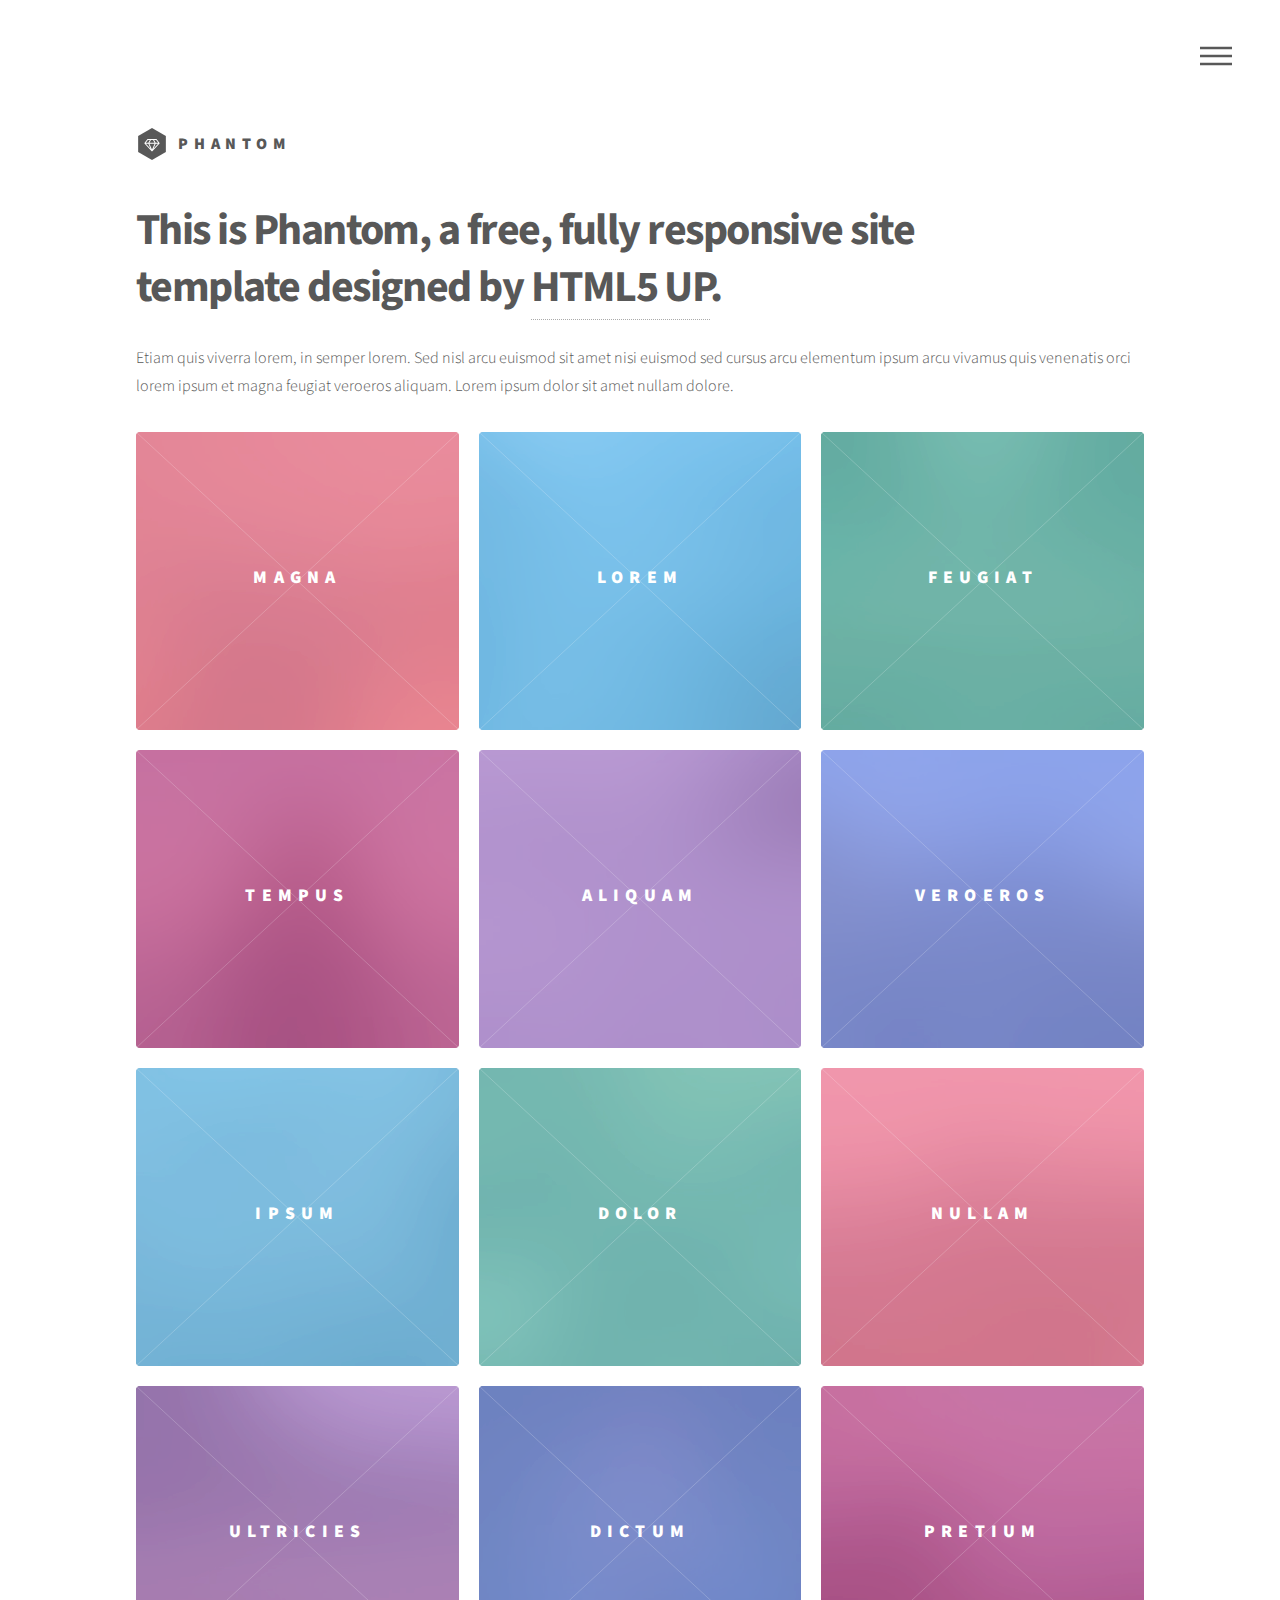
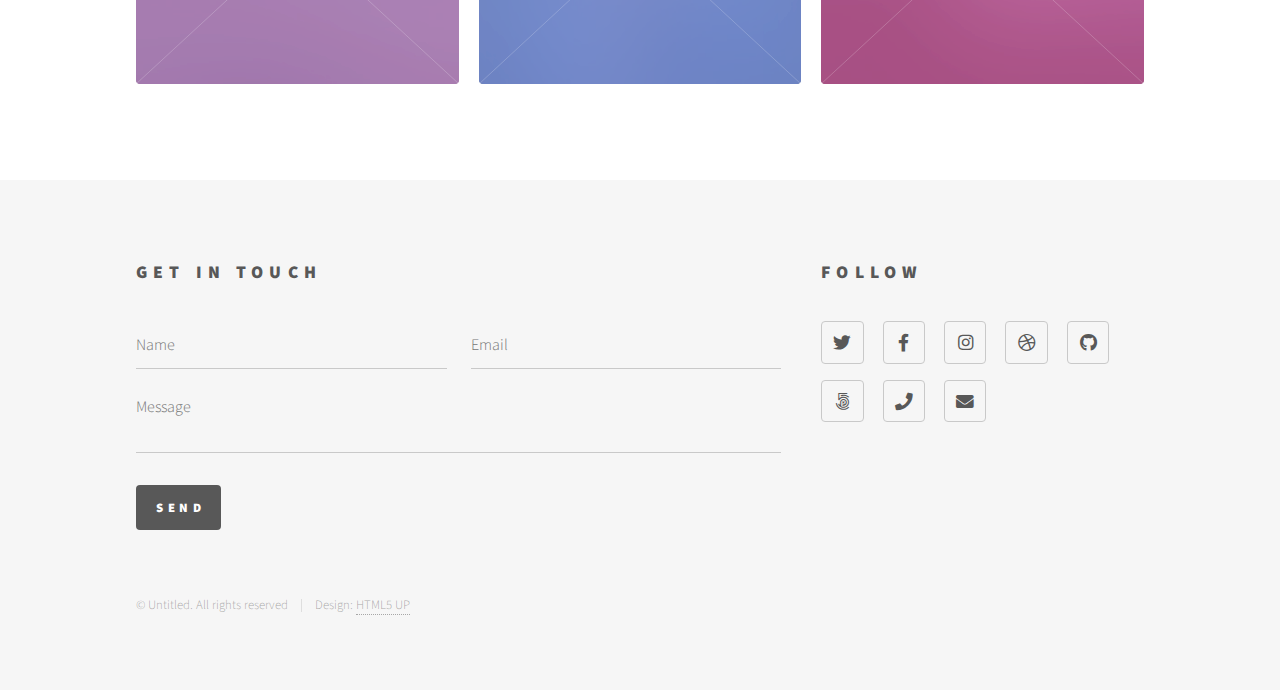
==== index.html @ 40f81daf "Website Start" ====
<!DOCTYPE HTML>
<!--
	Phantom by HTML5 UP
	html5up.net | @ajlkn
	Free for personal and commercial use under the CCA 3.0 license (html5up.net/license)
-->
<html>
	<head>
		<title>Phantom by HTML5 UP</title>
		<meta charset="utf-8" />
		<meta name="viewport" content="width=device-width, initial-scale=1, user-scalable=no" />
		<link rel="stylesheet" href="assets/css/main.css" />
		<noscript><link rel="stylesheet" href="assets/css/noscript.css" /></noscript>
	</head>
	<body class="is-preload">
		<!-- Wrapper -->
			<div id="wrapper">

				<!-- Header -->
					<header id="header">
						<div class="inner">

							<!-- Logo -->
								<a href="index.html" class="logo">
									<span class="symbol"><img src="images/logo.svg" alt="" /></span><span class="title">Phantom</span>
								</a>

							<!-- Nav -->
								<nav>
									<ul>
										<li><a href="#menu">Menu</a></li>
									</ul>
								</nav>

						</div>
					</header>

				<!-- Menu -->
					<nav id="menu">
						<h2>Menu</h2>
						<ul>
							<li><a href="index.html">Home</a></li>
							<li><a href="generic.html">Ipsum veroeros</a></li>
							<li><a href="generic.html">Tempus etiam</a></li>
							<li><a href="generic.html">Consequat dolor</a></li>
							<li><a href="elements.html">Elements</a></li>
						</ul>
					</nav>

				<!-- Main -->
					<div id="main">
						<div class="inner">
							<header>
								<h1>This is Phantom, a free, fully responsive site<br />
								template designed by <a href="http://html5up.net">HTML5 UP</a>.</h1>
								<p>Etiam quis viverra lorem, in semper lorem. Sed nisl arcu euismod sit amet nisi euismod sed cursus arcu elementum ipsum arcu vivamus quis venenatis orci lorem ipsum et magna feugiat veroeros aliquam. Lorem ipsum dolor sit amet nullam dolore.</p>
							</header>
							<section class="tiles">
								<article class="style1">
									<span class="image">
										<img src="images/pic01.jpg" alt="" />
									</span>
									<a href="generic.html">
										<h2>Magna</h2>
										<div class="content">
											<p>Sed nisl arcu euismod sit amet nisi lorem etiam dolor veroeros et feugiat.</p>
										</div>
									</a>
								</article>
								<article class="style2">
									<span class="image">
										<img src="images/pic02.jpg" alt="" />
									</span>
									<a href="generic.html">
										<h2>Lorem</h2>
										<div class="content">
											<p>Sed nisl arcu euismod sit amet nisi lorem etiam dolor veroeros et feugiat.</p>
										</div>
									</a>
								</article>
								<article class="style3">
									<span class="image">
										<img src="images/pic03.jpg" alt="" />
									</span>
									<a href="generic.html">
										<h2>Feugiat</h2>
										<div class="content">
											<p>Sed nisl arcu euismod sit amet nisi lorem etiam dolor veroeros et feugiat.</p>
										</div>
									</a>
								</article>
								<article class="style4">
									<span class="image">
										<img src="images/pic04.jpg" alt="" />
									</span>
									<a href="generic.html">
										<h2>Tempus</h2>
										<div class="content">
											<p>Sed nisl arcu euismod sit amet nisi lorem etiam dolor veroeros et feugiat.</p>
										</div>
									</a>
								</article>
								<article class="style5">
									<span class="image">
										<img src="images/pic05.jpg" alt="" />
									</span>
									<a href="generic.html">
										<h2>Aliquam</h2>
										<div class="content">
											<p>Sed nisl arcu euismod sit amet nisi lorem etiam dolor veroeros et feugiat.</p>
										</div>
									</a>
								</article>
								<article class="style6">
									<span class="image">
										<img src="images/pic06.jpg" alt="" />
									</span>
									<a href="generic.html">
										<h2>Veroeros</h2>
										<div class="content">
											<p>Sed nisl arcu euismod sit amet nisi lorem etiam dolor veroeros et feugiat.</p>
										</div>
									</a>
								</article>
								<article class="style2">
									<span class="image">
										<img src="images/pic07.jpg" alt="" />
									</span>
									<a href="generic.html">
										<h2>Ipsum</h2>
										<div class="content">
											<p>Sed nisl arcu euismod sit amet nisi lorem etiam dolor veroeros et feugiat.</p>
										</div>
									</a>
								</article>
								<article class="style3">
									<span class="image">
										<img src="images/pic08.jpg" alt="" />
									</span>
									<a href="generic.html">
										<h2>Dolor</h2>
										<div class="content">
											<p>Sed nisl arcu euismod sit amet nisi lorem etiam dolor veroeros et feugiat.</p>
										</div>
									</a>
								</article>
								<article class="style1">
									<span class="image">
										<img src="images/pic09.jpg" alt="" />
									</span>
									<a href="generic.html">
										<h2>Nullam</h2>
										<div class="content">
											<p>Sed nisl arcu euismod sit amet nisi lorem etiam dolor veroeros et feugiat.</p>
										</div>
									</a>
								</article>
								<article class="style5">
									<span class="image">
										<img src="images/pic10.jpg" alt="" />
									</span>
									<a href="generic.html">
										<h2>Ultricies</h2>
										<div class="content">
											<p>Sed nisl arcu euismod sit amet nisi lorem etiam dolor veroeros et feugiat.</p>
										</div>
									</a>
								</article>
								<article class="style6">
									<span class="image">
										<img src="images/pic11.jpg" alt="" />
									</span>
									<a href="generic.html">
										<h2>Dictum</h2>
										<div class="content">
											<p>Sed nisl arcu euismod sit amet nisi lorem etiam dolor veroeros et feugiat.</p>
										</div>
									</a>
								</article>
								<article class="style4">
									<span class="image">
										<img src="images/pic12.jpg" alt="" />
									</span>
									<a href="generic.html">
										<h2>Pretium</h2>
										<div class="content">
											<p>Sed nisl arcu euismod sit amet nisi lorem etiam dolor veroeros et feugiat.</p>
										</div>
									</a>
								</article>
							</section>
						</div>
					</div>

				<!-- Footer -->
					<footer id="footer">
						<div class="inner">
							<section>
								<h2>Get in touch</h2>
								<form method="post" action="#">
									<div class="fields">
										<div class="field half">
											<input type="text" name="name" id="name" placeholder="Name" />
										</div>
										<div class="field half">
											<input type="email" name="email" id="email" placeholder="Email" />
										</div>
										<div class="field">
											<textarea name="message" id="message" placeholder="Message"></textarea>
										</div>
									</div>
									<ul class="actions">
										<li><input type="submit" value="Send" class="primary" /></li>
									</ul>
								</form>
							</section>
							<section>
								<h2>Follow</h2>
								<ul class="icons">
									<li><a href="#" class="icon brands style2 fa-twitter"><span class="label">Twitter</span></a></li>
									<li><a href="#" class="icon brands style2 fa-facebook-f"><span class="label">Facebook</span></a></li>
									<li><a href="#" class="icon brands style2 fa-instagram"><span class="label">Instagram</span></a></li>
									<li><a href="#" class="icon brands style2 fa-dribbble"><span class="label">Dribbble</span></a></li>
									<li><a href="#" class="icon brands style2 fa-github"><span class="label">GitHub</span></a></li>
									<li><a href="#" class="icon brands style2 fa-500px"><span class="label">500px</span></a></li>
									<li><a href="#" class="icon solid style2 fa-phone"><span class="label">Phone</span></a></li>
									<li><a href="#" class="icon solid style2 fa-envelope"><span class="label">Email</span></a></li>
								</ul>
							</section>
							<ul class="copyright">
								<li>&copy; Untitled. All rights reserved</li><li>Design: <a href="http://html5up.net">HTML5 UP</a></li>
							</ul>
						</div>
					</footer>

			</div>

		<!-- Scripts -->
			<script src="assets/js/jquery.min.js"></script>
			<script src="assets/js/browser.min.js"></script>
			<script src="assets/js/breakpoints.min.js"></script>
			<script src="assets/js/util.js"></script>
			<script src="assets/js/main.js"></script>

	</body>
</html>
---- assets/css/main.css ----
@import url(fontawesome-all.min.css);
@import url("https://fonts.googleapis.com/css?family=Source+Sans+Pro:300,700,900");

/*
	Phantom by HTML5 UP
	html5up.net | @ajlkn
	Free for personal and commercial use under the CCA 3.0 license (html5up.net/license)
*/

html, body, div, span, applet, object,
iframe, h1, h2, h3, h4, h5, h6, p, blockquote,
pre, a, abbr, acronym, address, big, cite,
code, del, dfn, em, img, ins, kbd, q, s, samp,
small, strike, strong, sub, sup, tt, var, b,
u, i, center, dl, dt, dd, ol, ul, li, fieldset,
form, label, legend, table, caption, tbody,
tfoot, thead, tr, th, td, article, aside,
canvas, details, embed, figure, figcaption,
footer, header, hgroup, menu, nav, output, ruby,
section, summary, time, mark, audio, video {
	margin: 0;
	padding: 0;
	border: 0;
	font-size: 100%;
	font: inherit;
	vertical-align: baseline;}

article, aside, details, figcaption, figure,
footer, header, hgroup, menu, nav, section {
	display: block;}

body {
	line-height: 1;
}

ol, ul {
	list-style: none;
}

blockquote, q {
	quotes: none;
}

	blockquote:before, blockquote:after, q:before, q:after {
		content: '';
		content: none;
	}

table {
	border-collapse: collapse;
	border-spacing: 0;
}

body {
	-webkit-text-size-adjust: none;
}

mark {
	background-color: transparent;
	color: inherit;
}

input::-moz-focus-inner {
	border: 0;
	padding: 0;
}

input, select, textarea {
	-moz-appearance: none;
	-webkit-appearance: none;
	-ms-appearance: none;
	appearance: none;
}

/* Basic */

	@-ms-viewport {
		width: device-width;
	}

	body {
		-ms-overflow-style: scrollbar;
	}

	@media screen and (max-width: 480px) {

		html, body {
			min-width: 320px;
		}

	}

	html {
		box-sizing: border-box;
	}

	*, *:before, *:after {
		box-sizing: inherit;
	}

	body {
		background: #ffffff;
	}

		body.is-preload *, body.is-preload *:before, body.is-preload *:after {
			-moz-animation: none !important;
			-webkit-animation: none !important;
			-ms-animation: none !important;
			animation: none !important;
			-moz-transition: none !important;
			-webkit-transition: none !important;
			-ms-transition: none !important;
			transition: none !important;
		}

/* Type */

	body, input, select, textarea {
		color: #585858;
		font-family: "Source Sans Pro", Helvetica, sans-serif;
		font-size: 16pt;
		font-weight: 300;
		line-height: 1.75;
	}

		@media screen and (max-width: 1680px) {

			body, input, select, textarea {
				font-size: 14pt;
			}

		}

		@media screen and (max-width: 1280px) {

			body, input, select, textarea {
				font-size: 12pt;
			}

		}

	a {
		-moz-transition: border-bottom-color 0.2s ease, color 0.2s ease;
		-webkit-transition: border-bottom-color 0.2s ease, color 0.2s ease;
		-ms-transition: border-bottom-color 0.2s ease, color 0.2s ease;
		transition: border-bottom-color 0.2s ease, color 0.2s ease;
		text-decoration: none;
		color: #585858;
		border-bottom: dotted 1px rgba(88, 88, 88, 0.5);
	}

		a:hover {
			border-bottom-color: transparent;
			color: #f2849e !important;
		}

	strong, b {
		font-weight: 900;
	}

	em, i {
		font-style: italic;
	}

	p {
		margin: 0 0 2em 0;
	}

	h1 {
		font-size: 2.75em;
		font-weight: 700;
		line-height: 1.3;
		margin: 0 0 1em 0;
		letter-spacing: -0.035em;
	}

		h1 a {
			color: inherit;
		}

		@media screen and (max-width: 736px) {

			h1 {
				font-size: 2em;
				margin: 0 0 1em 0;
			}

		}

		@media screen and (max-width: 360px) {

			h1 {
				font-size: 1.75em;
			}

		}

	h2, h3, h4, h5, h6 {
		font-weight: 900;
		line-height: 1.5;
		margin: 0 0 2em 0;
		text-transform: uppercase;
		letter-spacing: 0.35em;
	}

		h2 a, h3 a, h4 a, h5 a, h6 a {
			color: inherit;
		}

	h2 {
		font-size: 1.1em;
	}

	h3 {
		font-size: 1em;
	}

	h4 {
		font-size: 0.8em;
	}

	h5 {
		font-size: 0.8em;
	}

	h6 {
		font-size: 0.8em;
	}

	@media screen and (max-width: 980px) {

		h1 br, h2 br, h3 br, h4 br, h5 br, h6 br {
			display: none;
		}

	}

	@media screen and (max-width: 736px) {

		h2 {
			font-size: 1em;
		}

		h3 {
			font-size: 0.8em;
		}

	}

	sub {
		font-size: 0.8em;
		position: relative;
		top: 0.5em;
	}

	sup {
		font-size: 0.8em;
		position: relative;
		top: -0.5em;
	}

	blockquote {
		border-left: solid 4px #c9c9c9;
		font-style: italic;
		margin: 0 0 2em 0;
		padding: 0.5em 0 0.5em 2em;
	}

	code {
		background: rgba(144, 144, 144, 0.075);
		border-radius: 4px;
		border: solid 1px #c9c9c9;
		font-family: "Courier New", monospace;
		font-size: 0.9em;
		margin: 0 0.25em;
		padding: 0.25em 0.65em;
	}

	pre {
		-webkit-overflow-scrolling: touch;
		font-family: "Courier New", monospace;
		font-size: 0.9em;
		margin: 0 0 2em 0;
	}

		pre code {
			display: block;
			line-height: 1.75;
			padding: 1em 1.5em;
			overflow-x: auto;
		}

	hr {
		border: 0;
		border-bottom: solid 1px #c9c9c9;
		margin: 2em 0;
	}

		hr.major {
			margin: 3em 0;
		}

	.align-left {
		text-align: left;
	}

	.align-center {
		text-align: center;
	}

	.align-right {
		text-align: right;
	}

/* Row */

	.row {
		display: flex;
		flex-wrap: wrap;
		box-sizing: border-box;
		align-items: stretch;
	}

		.row > * {
			box-sizing: border-box;
		}

		.row.gtr-uniform > * > :last-child {
			margin-bottom: 0;
		}

		.row.aln-left {
			justify-content: flex-start;
		}

		.row.aln-center {
			justify-content: center;
		}

		.row.aln-right {
			justify-content: flex-end;
		}

		.row.aln-top {
			align-items: flex-start;
		}

		.row.aln-middle {
			align-items: center;
		}

		.row.aln-bottom {
			align-items: flex-end;
		}

		.row > .imp {
			order: -1;
		}

		.row > .col-1 {
			width: 8.33333%;
		}

		.row > .off-1 {
			margin-left: 8.33333%;
		}

		.row > .col-2 {
			width: 16.66667%;
		}

		.row > .off-2 {
			margin-left: 16.66667%;
		}

		.row > .col-3 {
			width: 25%;
		}

		.row > .off-3 {
			margin-left: 25%;
		}

		.row > .col-4 {
			width: 33.33333%;
		}

		.row > .off-4 {
			margin-left: 33.33333%;
		}

		.row > .col-5 {
			width: 41.66667%;
		}

		.row > .off-5 {
			margin-left: 41.66667%;
		}

		.row > .col-6 {
			width: 50%;
		}

		.row > .off-6 {
			margin-left: 50%;
		}

		.row > .col-7 {
			width: 58.33333%;
		}

		.row > .off-7 {
			margin-left: 58.33333%;
		}

		.row > .col-8 {
			width: 66.66667%;
		}

		.row > .off-8 {
			margin-left: 66.66667%;
		}

		.row > .col-9 {
			width: 75%;
		}

		.row > .off-9 {
			margin-left: 75%;
		}

		.row > .col-10 {
			width: 83.33333%;
		}

		.row > .off-10 {
			margin-left: 83.33333%;
		}

		.row > .col-11 {
			width: 91.66667%;
		}

		.row > .off-11 {
			margin-left: 91.66667%;
		}

		.row > .col-12 {
			width: 100%;
		}

		.row > .off-12 {
			margin-left: 100%;
		}

		.row.gtr-0 {
			margin-top: 0;
			margin-left: 0em;
		}

			.row.gtr-0 > * {
				padding: 0 0 0 0em;
			}

			.row.gtr-0.gtr-uniform {
				margin-top: 0em;
			}

				.row.gtr-0.gtr-uniform > * {
					padding-top: 0em;
				}

		.row.gtr-25 {
			margin-top: 0;
			margin-left: -0.5em;
		}

			.row.gtr-25 > * {
				padding: 0 0 0 0.5em;
			}

			.row.gtr-25.gtr-uniform {
				margin-top: -0.5em;
			}

				.row.gtr-25.gtr-uniform > * {
					padding-top: 0.5em;
				}

		.row.gtr-50 {
			margin-top: 0;
			margin-left: -1em;
		}

			.row.gtr-50 > * {
				padding: 0 0 0 1em;
			}

			.row.gtr-50.gtr-uniform {
				margin-top: -1em;
			}

				.row.gtr-50.gtr-uniform > * {
					padding-top: 1em;
				}

		.row {
			margin-top: 0;
			margin-left: -2em;
		}

			.row > * {
				padding: 0 0 0 2em;
			}

			.row.gtr-uniform {
				margin-top: -2em;
			}

				.row.gtr-uniform > * {
					padding-top: 2em;
				}

		.row.gtr-150 {
			margin-top: 0;
			margin-left: -3em;
		}

			.row.gtr-150 > * {
				padding: 0 0 0 3em;
			}

			.row.gtr-150.gtr-uniform {
				margin-top: -3em;
			}

				.row.gtr-150.gtr-uniform > * {
					padding-top: 3em;
				}

		.row.gtr-200 {
			margin-top: 0;
			margin-left: -4em;
		}

			.row.gtr-200 > * {
				padding: 0 0 0 4em;
			}

			.row.gtr-200.gtr-uniform {
				margin-top: -4em;
			}

				.row.gtr-200.gtr-uniform > * {
					padding-top: 4em;
				}

		@media screen and (max-width: 1680px) {

			.row {
				display: flex;
				flex-wrap: wrap;
				box-sizing: border-box;
				align-items: stretch;
			}

				.row > * {
					box-sizing: border-box;
				}

				.row.gtr-uniform > * > :last-child {
					margin-bottom: 0;
				}

				.row.aln-left {
					justify-content: flex-start;
				}

				.row.aln-center {
					justify-content: center;
				}

				.row.aln-right {
					justify-content: flex-end;
				}

				.row.aln-top {
					align-items: flex-start;
				}

				.row.aln-middle {
					align-items: center;
				}

				.row.aln-bottom {
					align-items: flex-end;
				}

				.row > .imp-xlarge {
					order: -1;
				}

				.row > .col-1-xlarge {
					width: 8.33333%;
				}

				.row > .off-1-xlarge {
					margin-left: 8.33333%;
				}

				.row > .col-2-xlarge {
					width: 16.66667%;
				}

				.row > .off-2-xlarge {
					margin-left: 16.66667%;
				}

				.row > .col-3-xlarge {
					width: 25%;
				}

				.row > .off-3-xlarge {
					margin-left: 25%;
				}

				.row > .col-4-xlarge {
					width: 33.33333%;
				}

				.row > .off-4-xlarge {
					margin-left: 33.33333%;
				}

				.row > .col-5-xlarge {
					width: 41.66667%;
				}

				.row > .off-5-xlarge {
					margin-left: 41.66667%;
				}

				.row > .col-6-xlarge {
					width: 50%;
				}

				.row > .off-6-xlarge {
					margin-left: 50%;
				}

				.row > .col-7-xlarge {
					width: 58.33333%;
				}

				.row > .off-7-xlarge {
					margin-left: 58.33333%;
				}

				.row > .col-8-xlarge {
					width: 66.66667%;
				}

				.row > .off-8-xlarge {
					margin-left: 66.66667%;
				}

				.row > .col-9-xlarge {
					width: 75%;
				}

				.row > .off-9-xlarge {
					margin-left: 75%;
				}

				.row > .col-10-xlarge {
					width: 83.33333%;
				}

				.row > .off-10-xlarge {
					margin-left: 83.33333%;
				}

				.row > .col-11-xlarge {
					width: 91.66667%;
				}

				.row > .off-11-xlarge {
					margin-left: 91.66667%;
				}

				.row > .col-12-xlarge {
					width: 100%;
				}

				.row > .off-12-xlarge {
					margin-left: 100%;
				}

				.row.gtr-0 {
					margin-top: 0;
					margin-left: 0em;
				}

					.row.gtr-0 > * {
						padding: 0 0 0 0em;
					}

					.row.gtr-0.gtr-uniform {
						margin-top: 0em;
					}

						.row.gtr-0.gtr-uniform > * {
							padding-top: 0em;
						}

				.row.gtr-25 {
					margin-top: 0;
					margin-left: -0.5em;
				}

					.row.gtr-25 > * {
						padding: 0 0 0 0.5em;
					}

					.row.gtr-25.gtr-uniform {
						margin-top: -0.5em;
					}

						.row.gtr-25.gtr-uniform > * {
							padding-top: 0.5em;
						}

				.row.gtr-50 {
					margin-top: 0;
					margin-left: -1em;
				}

					.row.gtr-50 > * {
						padding: 0 0 0 1em;
					}

					.row.gtr-50.gtr-uniform {
						margin-top: -1em;
					}

						.row.gtr-50.gtr-uniform > * {
							padding-top: 1em;
						}

				.row {
					margin-top: 0;
					margin-left: -2em;
				}

					.row > * {
						padding: 0 0 0 2em;
					}

					.row.gtr-uniform {
						margin-top: -2em;
					}

						.row.gtr-uniform > * {
							padding-top: 2em;
						}

				.row.gtr-150 {
					margin-top: 0;
					margin-left: -3em;
				}

					.row.gtr-150 > * {
						padding: 0 0 0 3em;
					}

					.row.gtr-150.gtr-uniform {
						margin-top: -3em;
					}

						.row.gtr-150.gtr-uniform > * {
							padding-top: 3em;
						}

				.row.gtr-200 {
					margin-top: 0;
					margin-left: -4em;
				}

					.row.gtr-200 > * {
						padding: 0 0 0 4em;
					}

					.row.gtr-200.gtr-uniform {
						margin-top: -4em;
					}

						.row.gtr-200.gtr-uniform > * {
							padding-top: 4em;
						}

		}

		@media screen and (max-width: 1280px) {

			.row {
				display: flex;
				flex-wrap: wrap;
				box-sizing: border-box;
				align-items: stretch;
			}

				.row > * {
					box-sizing: border-box;
				}

				.row.gtr-uniform > * > :last-child {
					margin-bottom: 0;
				}

				.row.aln-left {
					justify-content: flex-start;
				}

				.row.aln-center {
					justify-content: center;
				}

				.row.aln-right {
					justify-content: flex-end;
				}

				.row.aln-top {
					align-items: flex-start;
				}

				.row.aln-middle {
					align-items: center;
				}

				.row.aln-bottom {
					align-items: flex-end;
				}

				.row > .imp-large {
					order: -1;
				}

				.row > .col-1-large {
					width: 8.33333%;
				}

				.row > .off-1-large {
					margin-left: 8.33333%;
				}

				.row > .col-2-large {
					width: 16.66667%;
				}

				.row > .off-2-large {
					margin-left: 16.66667%;
				}

				.row > .col-3-large {
					width: 25%;
				}

				.row > .off-3-large {
					margin-left: 25%;
				}

				.row > .col-4-large {
					width: 33.33333%;
				}

				.row > .off-4-large {
					margin-left: 33.33333%;
				}

				.row > .col-5-large {
					width: 41.66667%;
				}

				.row > .off-5-large {
					margin-left: 41.66667%;
				}

				.row > .col-6-large {
					width: 50%;
				}

				.row > .off-6-large {
					margin-left: 50%;
				}

				.row > .col-7-large {
					width: 58.33333%;
				}

				.row > .off-7-large {
					margin-left: 58.33333%;
				}

				.row > .col-8-large {
					width: 66.66667%;
				}

				.row > .off-8-large {
					margin-left: 66.66667%;
				}

				.row > .col-9-large {
					width: 75%;
				}

				.row > .off-9-large {
					margin-left: 75%;
				}

				.row > .col-10-large {
					width: 83.33333%;
				}

				.row > .off-10-large {
					margin-left: 83.33333%;
				}

				.row > .col-11-large {
					width: 91.66667%;
				}

				.row > .off-11-large {
					margin-left: 91.66667%;
				}

				.row > .col-12-large {
					width: 100%;
				}

				.row > .off-12-large {
					margin-left: 100%;
				}

				.row.gtr-0 {
					margin-top: 0;
					margin-left: 0em;
				}

					.row.gtr-0 > * {
						padding: 0 0 0 0em;
					}

					.row.gtr-0.gtr-uniform {
						margin-top: 0em;
					}

						.row.gtr-0.gtr-uniform > * {
							padding-top: 0em;
						}

				.row.gtr-25 {
					margin-top: 0;
					margin-left: -0.5em;
				}

					.row.gtr-25 > * {
						padding: 0 0 0 0.5em;
					}

					.row.gtr-25.gtr-uniform {
						margin-top: -0.5em;
					}

						.row.gtr-25.gtr-uniform > * {
							padding-top: 0.5em;
						}

				.row.gtr-50 {
					margin-top: 0;
					margin-left: -1em;
				}

					.row.gtr-50 > * {
						padding: 0 0 0 1em;
					}

					.row.gtr-50.gtr-uniform {
						margin-top: -1em;
					}

						.row.gtr-50.gtr-uniform > * {
							padding-top: 1em;
						}

				.row {
					margin-top: 0;
					margin-left: -2em;
				}

					.row > * {
						padding: 0 0 0 2em;
					}

					.row.gtr-uniform {
						margin-top: -2em;
					}

						.row.gtr-uniform > * {
							padding-top: 2em;
						}

				.row.gtr-150 {
					margin-top: 0;
					margin-left: -3em;
				}

					.row.gtr-150 > * {
						padding: 0 0 0 3em;
					}

					.row.gtr-150.gtr-uniform {
						margin-top: -3em;
					}

						.row.gtr-150.gtr-uniform > * {
							padding-top: 3em;
						}

				.row.gtr-200 {
					margin-top: 0;
					margin-left: -4em;
				}

					.row.gtr-200 > * {
						padding: 0 0 0 4em;
					}

					.row.gtr-200.gtr-uniform {
						margin-top: -4em;
					}

						.row.gtr-200.gtr-uniform > * {
							padding-top: 4em;
						}

		}

		@media screen and (max-width: 980px) {

			.row {
				display: flex;
				flex-wrap: wrap;
				box-sizing: border-box;
				align-items: stretch;
			}

				.row > * {
					box-sizing: border-box;
				}

				.row.gtr-uniform > * > :last-child {
					margin-bottom: 0;
				}

				.row.aln-left {
					justify-content: flex-start;
				}

				.row.aln-center {
					justify-content: center;
				}

				.row.aln-right {
					justify-content: flex-end;
				}

				.row.aln-top {
					align-items: flex-start;
				}

				.row.aln-middle {
					align-items: center;
				}

				.row.aln-bottom {
					align-items: flex-end;
				}

				.row > .imp-medium {
					order: -1;
				}

				.row > .col-1-medium {
					width: 8.33333%;
				}

				.row > .off-1-medium {
					margin-left: 8.33333%;
				}

				.row > .col-2-medium {
					width: 16.66667%;
				}

				.row > .off-2-medium {
					margin-left: 16.66667%;
				}

				.row > .col-3-medium {
					width: 25%;
				}

				.row > .off-3-medium {
					margin-left: 25%;
				}

				.row > .col-4-medium {
					width: 33.33333%;
				}

				.row > .off-4-medium {
					margin-left: 33.33333%;
				}

				.row > .col-5-medium {
					width: 41.66667%;
				}

				.row > .off-5-medium {
					margin-left: 41.66667%;
				}

				.row > .col-6-medium {
					width: 50%;
				}

				.row > .off-6-medium {
					margin-left: 50%;
				}

				.row > .col-7-medium {
					width: 58.33333%;
				}

				.row > .off-7-medium {
					margin-left: 58.33333%;
				}

				.row > .col-8-medium {
					width: 66.66667%;
				}

				.row > .off-8-medium {
					margin-left: 66.66667%;
				}

				.row > .col-9-medium {
					width: 75%;
				}

				.row > .off-9-medium {
					margin-left: 75%;
				}

				.row > .col-10-medium {
					width: 83.33333%;
				}

				.row > .off-10-medium {
					margin-left: 83.33333%;
				}

				.row > .col-11-medium {
					width: 91.66667%;
				}

				.row > .off-11-medium {
					margin-left: 91.66667%;
				}

				.row > .col-12-medium {
					width: 100%;
				}

				.row > .off-12-medium {
					margin-left: 100%;
				}

				.row.gtr-0 {
					margin-top: 0;
					margin-left: 0em;
				}

					.row.gtr-0 > * {
						padding: 0 0 0 0em;
					}

					.row.gtr-0.gtr-uniform {
						margin-top: 0em;
					}

						.row.gtr-0.gtr-uniform > * {
							padding-top: 0em;
						}

				.row.gtr-25 {
					margin-top: 0;
					margin-left: -0.375em;
				}

					.row.gtr-25 > * {
						padding: 0 0 0 0.375em;
					}

					.row.gtr-25.gtr-uniform {
						margin-top: -0.375em;
					}

						.row.gtr-25.gtr-uniform > * {
							padding-top: 0.375em;
						}

				.row.gtr-50 {
					margin-top: 0;
					margin-left: -0.75em;
				}

					.row.gtr-50 > * {
						padding: 0 0 0 0.75em;
					}

					.row.gtr-50.gtr-uniform {
						margin-top: -0.75em;
					}

						.row.gtr-50.gtr-uniform > * {
							padding-top: 0.75em;
						}

				.row {
					margin-top: 0;
					margin-left: -1.5em;
				}

					.row > * {
						padding: 0 0 0 1.5em;
					}

					.row.gtr-uniform {
						margin-top: -1.5em;
					}

						.row.gtr-uniform > * {
							padding-top: 1.5em;
						}

				.row.gtr-150 {
					margin-top: 0;
					margin-left: -2.25em;
				}

					.row.gtr-150 > * {
						padding: 0 0 0 2.25em;
					}

					.row.gtr-150.gtr-uniform {
						margin-top: -2.25em;
					}

						.row.gtr-150.gtr-uniform > * {
							padding-top: 2.25em;
						}

				.row.gtr-200 {
					margin-top: 0;
					margin-left: -3em;
				}

					.row.gtr-200 > * {
						padding: 0 0 0 3em;
					}

					.row.gtr-200.gtr-uniform {
						margin-top: -3em;
					}

						.row.gtr-200.gtr-uniform > * {
							padding-top: 3em;
						}

		}

		@media screen and (max-width: 736px) {

			.row {
				display: flex;
				flex-wrap: wrap;
				box-sizing: border-box;
				align-items: stretch;
			}

				.row > * {
					box-sizing: border-box;
				}

				.row.gtr-uniform > * > :last-child {
					margin-bottom: 0;
				}

				.row.aln-left {
					justify-content: flex-start;
				}

				.row.aln-center {
					justify-content: center;
				}

				.row.aln-right {
					justify-content: flex-end;
				}

				.row.aln-top {
					align-items: flex-start;
				}

				.row.aln-middle {
					align-items: center;
				}

				.row.aln-bottom {
					align-items: flex-end;
				}

				.row > .imp-small {
					order: -1;
				}

				.row > .col-1-small {
					width: 8.33333%;
				}

				.row > .off-1-small {
					margin-left: 8.33333%;
				}

				.row > .col-2-small {
					width: 16.66667%;
				}

				.row > .off-2-small {
					margin-left: 16.66667%;
				}

				.row > .col-3-small {
					width: 25%;
				}

				.row > .off-3-small {
					margin-left: 25%;
				}

				.row > .col-4-small {
					width: 33.33333%;
				}

				.row > .off-4-small {
					margin-left: 33.33333%;
				}

				.row > .col-5-small {
					width: 41.66667%;
				}

				.row > .off-5-small {
					margin-left: 41.66667%;
				}

				.row > .col-6-small {
					width: 50%;
				}

				.row > .off-6-small {
					margin-left: 50%;
				}

				.row > .col-7-small {
					width: 58.33333%;
				}

				.row > .off-7-small {
					margin-left: 58.33333%;
				}

				.row > .col-8-small {
					width: 66.66667%;
				}

				.row > .off-8-small {
					margin-left: 66.66667%;
				}

				.row > .col-9-small {
					width: 75%;
				}

				.row > .off-9-small {
					margin-left: 75%;
				}

				.row > .col-10-small {
					width: 83.33333%;
				}

				.row > .off-10-small {
					margin-left: 83.33333%;
				}

				.row > .col-11-small {
					width: 91.66667%;
				}

				.row > .off-11-small {
					margin-left: 91.66667%;
				}

				.row > .col-12-small {
					width: 100%;
				}

				.row > .off-12-small {
					margin-left: 100%;
				}

				.row.gtr-0 {
					margin-top: 0;
					margin-left: 0em;
				}

					.row.gtr-0 > * {
						padding: 0 0 0 0em;
					}

					.row.gtr-0.gtr-uniform {
						margin-top: 0em;
					}

						.row.gtr-0.gtr-uniform > * {
							padding-top: 0em;
						}

				.row.gtr-25 {
					margin-top: 0;
					margin-left: -0.25em;
				}

					.row.gtr-25 > * {
						padding: 0 0 0 0.25em;
					}

					.row.gtr-25.gtr-uniform {
						margin-top: -0.25em;
					}

						.row.gtr-25.gtr-uniform > * {
							padding-top: 0.25em;
						}

				.row.gtr-50 {
					margin-top: 0;
					margin-left: -0.5em;
				}

					.row.gtr-50 > * {
						padding: 0 0 0 0.5em;
					}

					.row.gtr-50.gtr-uniform {
						margin-top: -0.5em;
					}

						.row.gtr-50.gtr-uniform > * {
							padding-top: 0.5em;
						}

				.row {
					margin-top: 0;
					margin-left: -1em;
				}

					.row > * {
						padding: 0 0 0 1em;
					}

					.row.gtr-uniform {
						margin-top: -1em;
					}

						.row.gtr-uniform > * {
							padding-top: 1em;
						}

				.row.gtr-150 {
					margin-top: 0;
					margin-left: -1.5em;
				}

					.row.gtr-150 > * {
						padding: 0 0 0 1.5em;
					}

					.row.gtr-150.gtr-uniform {
						margin-top: -1.5em;
					}

						.row.gtr-150.gtr-uniform > * {
							padding-top: 1.5em;
						}

				.row.gtr-200 {
					margin-top: 0;
					margin-left: -2em;
				}

					.row.gtr-200 > * {
						padding: 0 0 0 2em;
					}

					.row.gtr-200.gtr-uniform {
						margin-top: -2em;
					}

						.row.gtr-200.gtr-uniform > * {
							padding-top: 2em;
						}

		}

		@media screen and (max-width: 480px) {

			.row {
				display: flex;
				flex-wrap: wrap;
				box-sizing: border-box;
				align-items: stretch;
			}

				.row > * {
					box-sizing: border-box;
				}

				.row.gtr-uniform > * > :last-child {
					margin-bottom: 0;
				}

				.row.aln-left {
					justify-content: flex-start;
				}

				.row.aln-center {
					justify-content: center;
				}

				.row.aln-right {
					justify-content: flex-end;
				}

				.row.aln-top {
					align-items: flex-start;
				}

				.row.aln-middle {
					align-items: center;
				}

				.row.aln-bottom {
					align-items: flex-end;
				}

				.row > .imp-xsmall {
					order: -1;
				}

				.row > .col-1-xsmall {
					width: 8.33333%;
				}

				.row > .off-1-xsmall {
					margin-left: 8.33333%;
				}

				.row > .col-2-xsmall {
					width: 16.66667%;
				}

				.row > .off-2-xsmall {
					margin-left: 16.66667%;
				}

				.row > .col-3-xsmall {
					width: 25%;
				}

				.row > .off-3-xsmall {
					margin-left: 25%;
				}

				.row > .col-4-xsmall {
					width: 33.33333%;
				}

				.row > .off-4-xsmall {
					margin-left: 33.33333%;
				}

				.row > .col-5-xsmall {
					width: 41.66667%;
				}

				.row > .off-5-xsmall {
					margin-left: 41.66667%;
				}

				.row > .col-6-xsmall {
					width: 50%;
				}

				.row > .off-6-xsmall {
					margin-left: 50%;
				}

				.row > .col-7-xsmall {
					width: 58.33333%;
				}

				.row > .off-7-xsmall {
					margin-left: 58.33333%;
				}

				.row > .col-8-xsmall {
					width: 66.66667%;
				}

				.row > .off-8-xsmall {
					margin-left: 66.66667%;
				}

				.row > .col-9-xsmall {
					width: 75%;
				}

				.row > .off-9-xsmall {
					margin-left: 75%;
				}

				.row > .col-10-xsmall {
					width: 83.33333%;
				}

				.row > .off-10-xsmall {
					margin-left: 83.33333%;
				}

				.row > .col-11-xsmall {
					width: 91.66667%;
				}

				.row > .off-11-xsmall {
					margin-left: 91.66667%;
				}

				.row > .col-12-xsmall {
					width: 100%;
				}

				.row > .off-12-xsmall {
					margin-left: 100%;
				}

				.row.gtr-0 {
					margin-top: 0;
					margin-left: 0em;
				}

					.row.gtr-0 > * {
						padding: 0 0 0 0em;
					}

					.row.gtr-0.gtr-uniform {
						margin-top: 0em;
					}

						.row.gtr-0.gtr-uniform > * {
							padding-top: 0em;
						}

				.row.gtr-25 {
					margin-top: 0;
					margin-left: -0.25em;
				}

					.row.gtr-25 > * {
						padding: 0 0 0 0.25em;
					}

					.row.gtr-25.gtr-uniform {
						margin-top: -0.25em;
					}

						.row.gtr-25.gtr-uniform > * {
							padding-top: 0.25em;
						}

				.row.gtr-50 {
					margin-top: 0;
					margin-left: -0.5em;
				}

					.row.gtr-50 > * {
						padding: 0 0 0 0.5em;
					}

					.row.gtr-50.gtr-uniform {
						margin-top: -0.5em;
					}

						.row.gtr-50.gtr-uniform > * {
							padding-top: 0.5em;
						}

				.row {
					margin-top: 0;
					margin-left: -1em;
				}

					.row > * {
						padding: 0 0 0 1em;
					}

					.row.gtr-uniform {
						margin-top: -1em;
					}

						.row.gtr-uniform > * {
							padding-top: 1em;
						}

				.row.gtr-150 {
					margin-top: 0;
					margin-left: -1.5em;
				}

					.row.gtr-150 > * {
						padding: 0 0 0 1.5em;
					}

					.row.gtr-150.gtr-uniform {
						margin-top: -1.5em;
					}

						.row.gtr-150.gtr-uniform > * {
							padding-top: 1.5em;
						}

				.row.gtr-200 {
					margin-top: 0;
					margin-left: -2em;
				}

					.row.gtr-200 > * {
						padding: 0 0 0 2em;
					}

					.row.gtr-200.gtr-uniform {
						margin-top: -2em;
					}

						.row.gtr-200.gtr-uniform > * {
							padding-top: 2em;
						}

		}

/* Section/Article */

	section.special, article.special {
		text-align: center;
	}

	header p {
		margin-top: -1em;
	}

	@media screen and (max-width: 736px) {

		header p {
			margin-top: 0;
		}

	}

/* Icon */

	.icon {
		text-decoration: none;
		border-bottom: none;
		position: relative;
	}

		.icon:before {
			-moz-osx-font-smoothing: grayscale;
			-webkit-font-smoothing: antialiased;
			display: inline-block;
			font-style: normal;
			font-variant: normal;
			text-rendering: auto;
			line-height: 1;
			text-transform: none !important;
			font-family: 'Font Awesome 5 Free';
			font-weight: 400;
		}

		.icon > .label {
			display: none;
		}

		.icon:before {
			line-height: inherit;
		}

		.icon.solid:before {
			font-weight: 900;
		}

		.icon.brands:before {
			font-family: 'Font Awesome 5 Brands';
		}

		.icon.style2 {
			-moz-transition: background-color 0.2s ease-in-out, color 0.2s ease-in-out, border-color 0.2s ease-in-out;
			-webkit-transition: background-color 0.2s ease-in-out, color 0.2s ease-in-out, border-color 0.2s ease-in-out;
			-ms-transition: background-color 0.2s ease-in-out, color 0.2s ease-in-out, border-color 0.2s ease-in-out;
			transition: background-color 0.2s ease-in-out, color 0.2s ease-in-out, border-color 0.2s ease-in-out;
			background-color: transparent;
			border: solid 1px #c9c9c9;
			border-radius: 4px;
			width: 2.65em;
			height: 2.65em;
			display: inline-block;
			text-align: center;
			line-height: 2.65em;
			color: inherit;
		}

			.icon.style2:before {
				font-size: 1.1em;
			}

			.icon.style2:hover {
				color: #f2849e;
				border-color: #f2849e;
			}

			.icon.style2:active {
				background-color: rgba(242, 132, 158, 0.1);
			}

/* List */

	ol {
		list-style: decimal;
		margin: 0 0 2em 0;
		padding-left: 1.25em;
	}

		ol li {
			padding-left: 0.25em;
		}

	ul {
		list-style: disc;
		margin: 0 0 2em 0;
		padding-left: 1em;
	}

		ul li {
			padding-left: 0.5em;
		}

		ul.alt {
			list-style: none;
			padding-left: 0;
		}

			ul.alt li {
				border-top: solid 1px #c9c9c9;
				padding: 0.5em 0;
			}

				ul.alt li:first-child {
					border-top: 0;
					padding-top: 0;
				}

	dl {
		margin: 0 0 2em 0;
	}

		dl dt {
			display: block;
			font-weight: 900;
			margin: 0 0 1em 0;
		}

		dl dd {
			margin-left: 2em;
		}

/* Actions */

	ul.actions {
		display: -moz-flex;
		display: -webkit-flex;
		display: -ms-flex;
		display: flex;
		cursor: default;
		list-style: none;
		margin-left: -1em;
		padding-left: 0;
	}

		ul.actions li {
			padding: 0 0 0 1em;
			vertical-align: middle;
		}

		ul.actions.special {
			-moz-justify-content: center;
			-webkit-justify-content: center;
			-ms-justify-content: center;
			justify-content: center;
			width: 100%;
			margin-left: 0;
		}

			ul.actions.special li:first-child {
				padding-left: 0;
			}

		ul.actions.stacked {
			-moz-flex-direction: column;
			-webkit-flex-direction: column;
			-ms-flex-direction: column;
			flex-direction: column;
			margin-left: 0;
		}

			ul.actions.stacked li {
				padding: 1.3em 0 0 0;
			}

				ul.actions.stacked li:first-child {
					padding-top: 0;
				}

		ul.actions.fit {
			width: calc(100% + 1em);
		}

			ul.actions.fit li {
				-moz-flex-grow: 1;
				-webkit-flex-grow: 1;
				-ms-flex-grow: 1;
				flex-grow: 1;
				-moz-flex-shrink: 1;
				-webkit-flex-shrink: 1;
				-ms-flex-shrink: 1;
				flex-shrink: 1;
				width: 100%;
			}

				ul.actions.fit li > * {
					width: 100%;
				}

			ul.actions.fit.stacked {
				width: 100%;
			}

		@media screen and (max-width: 480px) {

			ul.actions:not(.fixed) {
				-moz-flex-direction: column;
				-webkit-flex-direction: column;
				-ms-flex-direction: column;
				flex-direction: column;
				margin-left: 0;
				width: 100% !important;
			}

				ul.actions:not(.fixed) li {
					-moz-flex-grow: 1;
					-webkit-flex-grow: 1;
					-ms-flex-grow: 1;
					flex-grow: 1;
					-moz-flex-shrink: 1;
					-webkit-flex-shrink: 1;
					-ms-flex-shrink: 1;
					flex-shrink: 1;
					padding: 1em 0 0 0;
					text-align: center;
					width: 100%;
				}

					ul.actions:not(.fixed) li > * {
						width: 100%;
					}

					ul.actions:not(.fixed) li:first-child {
						padding-top: 0;
					}

					ul.actions:not(.fixed) li input[type="submit"],
					ul.actions:not(.fixed) li input[type="reset"],
					ul.actions:not(.fixed) li input[type="button"],
					ul.actions:not(.fixed) li button,
					ul.actions:not(.fixed) li .button {
						width: 100%;
					}

						ul.actions:not(.fixed) li input[type="submit"].icon:before,
						ul.actions:not(.fixed) li input[type="reset"].icon:before,
						ul.actions:not(.fixed) li input[type="button"].icon:before,
						ul.actions:not(.fixed) li button.icon:before,
						ul.actions:not(.fixed) li .button.icon:before {
							margin-left: -0.5rem;
						}

		}

/* Icons */

	ul.icons {
		cursor: default;
		list-style: none;
		padding-left: 0;
		margin: -1em 0 2em -1em;
	}

		ul.icons li {
			display: inline-block;
			padding: 1em 0 0 1em;
		}

/* Form */

	form {
		margin: 0 0 2em 0;
		overflow-x: hidden;
	}

		form > :last-child {
			margin-bottom: 0;
		}

		form > .fields {
			display: -moz-flex;
			display: -webkit-flex;
			display: -ms-flex;
			display: flex;
			-moz-flex-wrap: wrap;
			-webkit-flex-wrap: wrap;
			-ms-flex-wrap: wrap;
			flex-wrap: wrap;
			width: calc(100% + 3em);
			margin: -1.5em 0 2em -1.5em;
		}

			form > .fields > .field {
				-moz-flex-grow: 0;
				-webkit-flex-grow: 0;
				-ms-flex-grow: 0;
				flex-grow: 0;
				-moz-flex-shrink: 0;
				-webkit-flex-shrink: 0;
				-ms-flex-shrink: 0;
				flex-shrink: 0;
				padding: 1.5em 0 0 1.5em;
				width: calc(100% - 1.5em);
			}

				form > .fields > .field.half {
					width: calc(50% - 0.75em);
				}

				form > .fields > .field.third {
					width: calc(100%/3 - 0.5em);
				}

				form > .fields > .field.quarter {
					width: calc(25% - 0.375em);
				}

		@media screen and (max-width: 480px) {

			form > .fields {
				width: calc(100% + 3em);
				margin: -1.5em 0 2em -1.5em;
			}

				form > .fields > .field {
					padding: 1.5em 0 0 1.5em;
					width: calc(100% - 1.5em);
				}

					form > .fields > .field.half {
						width: calc(100% - 1.5em);
					}

					form > .fields > .field.third {
						width: calc(100% - 1.5em);
					}

					form > .fields > .field.quarter {
						width: calc(100% - 1.5em);
					}

		}

	label {
		display: block;
		font-size: 0.9em;
		font-weight: 900;
		margin: 0 0 1em 0;
	}

	input[type="text"],
	input[type="password"],
	input[type="email"],
	input[type="tel"],
	select,
	textarea {
		-moz-appearance: none;
		-webkit-appearance: none;
		-ms-appearance: none;
		appearance: none;
		background-color: transparent;
		border: none;
		border-radius: 0;
		border-bottom: solid 1px #c9c9c9;
		color: inherit;
		display: block;
		outline: 0;
		padding: 0;
		text-decoration: none;
		width: 100%;
	}

		input[type="text"]:invalid,
		input[type="password"]:invalid,
		input[type="email"]:invalid,
		input[type="tel"]:invalid,
		select:invalid,
		textarea:invalid {
			box-shadow: none;
		}

		input[type="text"]:focus,
		input[type="password"]:focus,
		input[type="email"]:focus,
		input[type="tel"]:focus,
		select:focus,
		textarea:focus {
			border-bottom-color: #f2849e;
			box-shadow: inset 0 -1px 0 0 #f2849e;
		}

	select {
		background-image: url("data:image/svg+xml;charset=utf8,%3Csvg xmlns='http://www.w3.org/2000/svg' width='40' height='40' preserveAspectRatio='none' viewBox='0 0 40 40'%3E%3Cpath d='M9.4,12.3l10.4,10.4l10.4-10.4c0.2-0.2,0.5-0.4,0.9-0.4c0.3,0,0.6,0.1,0.9,0.4l3.3,3.3c0.2,0.2,0.4,0.5,0.4,0.9 c0,0.4-0.1,0.6-0.4,0.9L20.7,31.9c-0.2,0.2-0.5,0.4-0.9,0.4c-0.3,0-0.6-0.1-0.9-0.4L4.3,17.3c-0.2-0.2-0.4-0.5-0.4-0.9 c0-0.4,0.1-0.6,0.4-0.9l3.3-3.3c0.2-0.2,0.5-0.4,0.9-0.4S9.1,12.1,9.4,12.3z' fill='%23c9c9c9' /%3E%3C/svg%3E");
		background-size: 1.25rem;
		background-repeat: no-repeat;
		background-position: calc(100% - 1rem) center;
		height: 3em;
		padding-right: 3em;
		text-overflow: ellipsis;
	}

		select option {
			background: #ffffff;
		}

		select:focus::-ms-value {
			background-color: transparent;
		}

		select::-ms-expand {
			display: none;
		}

	input[type="text"],
	input[type="password"],
	input[type="email"],
	select {
		height: 3em;
	}

	textarea {
		padding: 0;
		min-height: 3.75em;
	}

	input[type="checkbox"],
	input[type="radio"] {
		-moz-appearance: none;
		-webkit-appearance: none;
		-ms-appearance: none;
		appearance: none;
		display: block;
		float: left;
		margin-right: -2em;
		opacity: 0;
		width: 1em;
		z-index: -1;
	}

		input[type="checkbox"] + label,
		input[type="radio"] + label {
			text-decoration: none;
			color: #585858;
			cursor: pointer;
			display: inline-block;
			font-size: 1em;
			font-weight: 300;
			padding-left: 2.55em;
			padding-right: 0.75em;
			position: relative;
		}

			input[type="checkbox"] + label:before,
			input[type="radio"] + label:before {
				-moz-osx-font-smoothing: grayscale;
				-webkit-font-smoothing: antialiased;
				display: inline-block;
				font-style: normal;
				font-variant: normal;
				text-rendering: auto;
				line-height: 1;
				text-transform: none !important;
				font-family: 'Font Awesome 5 Free';
				font-weight: 900;
			}

			input[type="checkbox"] + label:before,
			input[type="radio"] + label:before {
				border-radius: 4px;
				border: solid 1px #c9c9c9;
				content: '';
				display: inline-block;
				font-size: 0.8em;
				height: 2.25em;
				left: 0;
				line-height: 2.25em;
				position: absolute;
				text-align: center;
				top: 0;
				width: 2.25em;
			}

		input[type="checkbox"]:checked + label:before,
		input[type="radio"]:checked + label:before {
			background: #585858;
			border-color: #585858;
			color: #ffffff;
			content: '\f00c';
		}

		input[type="checkbox"]:focus + label:before,
		input[type="radio"]:focus + label:before {
			border-color: #f2849e;
			box-shadow: 0 0 0 1px #f2849e;
		}

	input[type="checkbox"] + label:before {
		border-radius: 4px;
	}

	input[type="radio"] + label:before {
		border-radius: 100%;
	}

/* Box */

	.box {
		border-radius: 4px;
		border: solid 1px #c9c9c9;
		margin-bottom: 2em;
		padding: 1.5em;
	}

		.box > :last-child,
		.box > :last-child > :last-child,
		.box > :last-child > :last-child > :last-child {
			margin-bottom: 0;
		}

		.box.alt {
			border: 0;
			border-radius: 0;
			padding: 0;
		}

/* Image */

	.image {
		border-radius: 4px;
		border: 0;
		display: inline-block;
		position: relative;
	}

		.image img {
			border-radius: 4px;
			display: block;
		}

		.image.left, .image.right {
			max-width: 40%;
		}

			.image.left img, .image.right img {
				width: 100%;
			}

		.image.left {
			float: left;
			padding: 0 1.5em 1em 0;
			top: 0.25em;
		}

		.image.right {
			float: right;
			padding: 0 0 1em 1.5em;
			top: 0.25em;
		}

		.image.fit {
			display: block;
			margin: 0 0 2em 0;
			width: 100%;
		}

			.image.fit img {
				width: 100%;
			}

		.image.main {
			display: block;
			margin: 0 0 3em 0;
			width: 100%;
		}

			.image.main img {
				width: 100%;
			}

			@media screen and (max-width: 736px) {

				.image.main {
					margin: 0 0 2em 0;
				}

			}

/* Table */

	.table-wrapper {
		-webkit-overflow-scrolling: touch;
		overflow-x: auto;
	}

	table {
		margin: 0 0 2em 0;
		width: 100%;
	}

		table tbody tr {
			border: solid 1px #c9c9c9;
			border-left: 0;
			border-right: 0;
		}

			table tbody tr:nth-child(2n + 1) {
				background-color: rgba(144, 144, 144, 0.075);
			}

		table td {
			padding: 0.75em 0.75em;
		}

		table th {
			font-size: 0.9em;
			font-weight: 900;
			padding: 0 0.75em 0.75em 0.75em;
			text-align: left;
		}

		table thead {
			border-bottom: solid 2px #c9c9c9;
		}

		table tfoot {
			border-top: solid 2px #c9c9c9;
		}

		table.alt {
			border-collapse: separate;
		}

			table.alt tbody tr td {
				border: solid 1px #c9c9c9;
				border-left-width: 0;
				border-top-width: 0;
			}

				table.alt tbody tr td:first-child {
					border-left-width: 1px;
				}

			table.alt tbody tr:first-child td {
				border-top-width: 1px;
			}

			table.alt thead {
				border-bottom: 0;
			}

			table.alt tfoot {
				border-top: 0;
			}

/* Button */

	input[type="submit"],
	input[type="reset"],
	input[type="button"],
	button,
	.button {
		-moz-appearance: none;
		-webkit-appearance: none;
		-ms-appearance: none;
		appearance: none;
		-moz-transition: background-color 0.2s ease-in-out, color 0.2s ease-in-out, box-shadow 0.2s ease-in-out;
		-webkit-transition: background-color 0.2s ease-in-out, color 0.2s ease-in-out, box-shadow 0.2s ease-in-out;
		-ms-transition: background-color 0.2s ease-in-out, color 0.2s ease-in-out, box-shadow 0.2s ease-in-out;
		transition: background-color 0.2s ease-in-out, color 0.2s ease-in-out, box-shadow 0.2s ease-in-out;
		background-color: transparent;
		border-radius: 4px;
		border: 0;
		box-shadow: inset 0 0 0 2px #585858;
		color: #585858 !important;
		cursor: pointer;
		display: inline-block;
		font-size: 0.8em;
		font-weight: 900;
		height: 3.5em;
		letter-spacing: 0.35em;
		line-height: 3.45em;
		overflow: hidden;
		padding: 0 1.25em 0 1.6em;
		text-align: center;
		text-decoration: none;
		text-overflow: ellipsis;
		text-transform: uppercase;
		white-space: nowrap;
	}

		input[type="submit"].icon:before,
		input[type="reset"].icon:before,
		input[type="button"].icon:before,
		button.icon:before,
		.button.icon:before {
			margin-right: 0.5em;
		}

		input[type="submit"].fit,
		input[type="reset"].fit,
		input[type="button"].fit,
		button.fit,
		.button.fit {
			width: 100%;
		}

		input[type="submit"]:hover,
		input[type="reset"]:hover,
		input[type="button"]:hover,
		button:hover,
		.button:hover {
			color: #f2849e !important;
			box-shadow: inset 0 0 0 2px #f2849e;
		}

		input[type="submit"]:active,
		input[type="reset"]:active,
		input[type="button"]:active,
		button:active,
		.button:active {
			background-color: rgba(242, 132, 158, 0.1);
		}

		input[type="submit"].small,
		input[type="reset"].small,
		input[type="button"].small,
		button.small,
		.button.small {
			font-size: 0.6em;
		}

		input[type="submit"].large,
		input[type="reset"].large,
		input[type="button"].large,
		button.large,
		.button.large {
			font-size: 1em;
		}

		input[type="submit"].primary,
		input[type="reset"].primary,
		input[type="button"].primary,
		button.primary,
		.button.primary {
			box-shadow: none;
			background-color: #585858;
			color: #ffffff !important;
		}

			input[type="submit"].primary:hover,
			input[type="reset"].primary:hover,
			input[type="button"].primary:hover,
			button.primary:hover,
			.button.primary:hover {
				background-color: #f2849e;
			}

			input[type="submit"].primary:active,
			input[type="reset"].primary:active,
			input[type="button"].primary:active,
			button.primary:active,
			.button.primary:active {
				background-color: #ee5f81;
			}

		input[type="submit"].disabled, input[type="submit"]:disabled,
		input[type="reset"].disabled,
		input[type="reset"]:disabled,
		input[type="button"].disabled,
		input[type="button"]:disabled,
		button.disabled,
		button:disabled,
		.button.disabled,
		.button:disabled {
			pointer-events: none;
			opacity: 0.25;
		}

/* Tiles */

	.tiles {
		display: -moz-flex;
		display: -webkit-flex;
		display: -ms-flex;
		display: flex;
		-moz-flex-wrap: wrap;
		-webkit-flex-wrap: wrap;
		-ms-flex-wrap: wrap;
		flex-wrap: wrap;
		postiion: relative;
		margin: -2.5em 0 0 -2.5em;
	}

		.tiles article {
			-moz-transition: -moz-transform 0.5s ease, opacity 0.5s ease;
			-webkit-transition: -webkit-transform 0.5s ease, opacity 0.5s ease;
			-ms-transition: -ms-transform 0.5s ease, opacity 0.5s ease;
			transition: transform 0.5s ease, opacity 0.5s ease;
			position: relative;
			width: calc(33.33333% - 2.5em);
			margin: 2.5em 0 0 2.5em;
		}

			.tiles article > .image {
				-moz-transition: -moz-transform 0.5s ease;
				-webkit-transition: -webkit-transform 0.5s ease;
				-ms-transition: -ms-transform 0.5s ease;
				transition: transform 0.5s ease;
				position: relative;
				display: block;
				width: 100%;
				border-radius: 4px;
				overflow: hidden;
			}

				.tiles article > .image img {
					display: block;
					width: 100%;
				}

				.tiles article > .image:before {
					pointer-events: none;
					-moz-transition: background-color 0.5s ease, opacity 0.5s ease;
					-webkit-transition: background-color 0.5s ease, opacity 0.5s ease;
					-ms-transition: background-color 0.5s ease, opacity 0.5s ease;
					transition: background-color 0.5s ease, opacity 0.5s ease;
					content: '';
					display: block;
					position: absolute;
					top: 0;
					left: 0;
					width: 100%;
					height: 100%;
					opacity: 1.0;
					z-index: 1;
					opacity: 0.8;
				}

				.tiles article > .image:after {
					pointer-events: none;
					-moz-transition: opacity 0.5s ease;
					-webkit-transition: opacity 0.5s ease;
					-ms-transition: opacity 0.5s ease;
					transition: opacity 0.5s ease;
					content: '';
					display: block;
					position: absolute;
					top: 0;
					left: 0;
					width: 100%;
					height: 100%;
					background-image: url("data:image/svg+xml;charset=utf8,%3Csvg xmlns='http://www.w3.org/2000/svg' width='100' height='100' viewBox='0 0 100 100' preserveAspectRatio='none'%3E%3Cstyle%3Eline %7B stroke-width: 0.25px%3B stroke: %23ffffff%3B %7D%3C/style%3E%3Cline x1='0' y1='0' x2='100' y2='100' /%3E%3Cline x1='100' y1='0' x2='0' y2='100' /%3E%3C/svg%3E");
					background-position: center;
					background-repeat: no-repeat;
					background-size: 100% 100%;
					opacity: 0.25;
					z-index: 2;
				}

			.tiles article > a {
				display: -moz-flex;
				display: -webkit-flex;
				display: -ms-flex;
				display: flex;
				-moz-flex-direction: column;
				-webkit-flex-direction: column;
				-ms-flex-direction: column;
				flex-direction: column;
				-moz-align-items: center;
				-webkit-align-items: center;
				-ms-align-items: center;
				align-items: center;
				-moz-justify-content: center;
				-webkit-justify-content: center;
				-ms-justify-content: center;
				justify-content: center;
				-moz-transition: background-color 0.5s ease, -moz-transform 0.5s ease;
				-webkit-transition: background-color 0.5s ease, -webkit-transform 0.5s ease;
				-ms-transition: background-color 0.5s ease, -ms-transform 0.5s ease;
				transition: background-color 0.5s ease, transform 0.5s ease;
				position: absolute;
				top: 0;
				left: 0;
				width: 100%;
				height: 100%;
				padding: 1em;
				border-radius: 4px;
				border-bottom: 0;
				color: #ffffff;
				text-align: center;
				text-decoration: none;
				z-index: 3;
			}

				.tiles article > a > :last-child {
					margin: 0;
				}

				.tiles article > a:hover {
					color: #ffffff !important;
				}

				.tiles article > a h2 {
					margin: 0;
				}

				.tiles article > a .content {
					-moz-transition: max-height 0.5s ease, opacity 0.5s ease;
					-webkit-transition: max-height 0.5s ease, opacity 0.5s ease;
					-ms-transition: max-height 0.5s ease, opacity 0.5s ease;
					transition: max-height 0.5s ease, opacity 0.5s ease;
					width: 100%;
					max-height: 0;
					line-height: 1.5;
					margin-top: 0.35em;
					opacity: 0;
				}

					.tiles article > a .content > :last-child {
						margin-bottom: 0;
					}

			.tiles article.style1 > .image:before {
				background-color: #f2849e;
			}

			.tiles article.style2 > .image:before {
				background-color: #7ecaf6;
			}

			.tiles article.style3 > .image:before {
				background-color: #7bd0c1;
			}

			.tiles article.style4 > .image:before {
				background-color: #c75b9b;
			}

			.tiles article.style5 > .image:before {
				background-color: #ae85ca;
			}

			.tiles article.style6 > .image:before {
				background-color: #8499e7;
			}

			body:not(.is-touch) .tiles article:hover > .image {
				-moz-transform: scale(1.1);
				-webkit-transform: scale(1.1);
				-ms-transform: scale(1.1);
				transform: scale(1.1);
			}

				body:not(.is-touch) .tiles article:hover > .image:before {
					background-color: #333333;
					opacity: 0.35;
				}

				body:not(.is-touch) .tiles article:hover > .image:after {
					opacity: 0;
				}

			body:not(.is-touch) .tiles article:hover .content {
				max-height: 15em;
				opacity: 1;
			}

		* + .tiles {
			margin-top: 2em;
		}

		body.is-preload .tiles article {
			-moz-transform: scale(0.9);
			-webkit-transform: scale(0.9);
			-ms-transform: scale(0.9);
			transform: scale(0.9);
			opacity: 0;
		}

		body.is-touch .tiles article .content {
			max-height: 15em;
			opacity: 1;
		}

		@media screen and (max-width: 1280px) {

			.tiles {
				margin: -1.25em 0 0 -1.25em;
			}

				.tiles article {
					width: calc(33.33333% - 1.25em);
					margin: 1.25em 0 0 1.25em;
				}

		}

		@media screen and (max-width: 980px) {

			.tiles {
				margin: -2.5em 0 0 -2.5em;
			}

				.tiles article {
					width: calc(50% - 2.5em);
					margin: 2.5em 0 0 2.5em;
				}

		}

		@media screen and (max-width: 736px) {

			.tiles {
				margin: -1.25em 0 0 -1.25em;
			}

				.tiles article {
					width: calc(50% - 1.25em);
					margin: 1.25em 0 0 1.25em;
				}

					.tiles article:hover > .image {
						-moz-transform: scale(1.0);
						-webkit-transform: scale(1.0);
						-ms-transform: scale(1.0);
						transform: scale(1.0);
					}

		}

		@media screen and (max-width: 480px) {

			.tiles {
				margin: 0;
			}

				.tiles article {
					width: 100%;
					margin: 1.25em 0 0 0;
				}

		}

/* Header */

	#header {
		padding: 8em 0 0.1em 0 ;
	}

		#header .logo {
			display: block;
			border-bottom: 0;
			color: inherit;
			font-weight: 900;
			letter-spacing: 0.35em;
			margin: 0 0 2.5em 0;
			text-decoration: none;
			text-transform: uppercase;
			display: inline-block;
		}

			#header .logo > * {
				display: inline-block;
				vertical-align: middle;
			}

			#header .logo .symbol {
				margin-right: 0.65em;
			}

				#header .logo .symbol img {
					display: block;
					width: 2em;
					height: 2em;
				}

		#header nav {
			position: fixed;
			right: 2em;
			top: 2em;
			z-index: 10000;
		}

			#header nav ul {
				display: -moz-flex;
				display: -webkit-flex;
				display: -ms-flex;
				display: flex;
				-moz-align-items: center;
				-webkit-align-items: center;
				-ms-align-items: center;
				align-items: center;
				list-style: none;
				margin: 0;
				padding: 0;
			}

				#header nav ul li {
					display: block;
					padding: 0;
				}

					#header nav ul li a {
						display: block;
						position: relative;
						height: 3em;
						line-height: 3em;
						padding: 0 1.5em;
						background-color: rgba(255, 255, 255, 0.5);
						border-radius: 4px;
						border: 0;
						font-size: 0.8em;
						font-weight: 900;
						letter-spacing: 0.35em;
						text-transform: uppercase;
					}

					#header nav ul li a[href="#menu"] {
						-webkit-tap-highlight-color: transparent;
						width: 4em;
						text-indent: 4em;
						font-size: 1em;
						overflow: hidden;
						padding: 0;
						white-space: nowrap;
					}

						#header nav ul li a[href="#menu"]:before, #header nav ul li a[href="#menu"]:after {
							-moz-transition: opacity 0.2s ease;
							-webkit-transition: opacity 0.2s ease;
							-ms-transition: opacity 0.2s ease;
							transition: opacity 0.2s ease;
							content: '';
							display: block;
							position: absolute;
							top: 0;
							left: 0;
							width: 100%;
							height: 100%;
							background-position: center;
							background-repeat: no-repeat;
							background-size: 2em 2em;
						}

						#header nav ul li a[href="#menu"]:before {
							background-image: url("data:image/svg+xml;charset=utf8,%3Csvg xmlns='http://www.w3.org/2000/svg' width='100' height='100' viewBox='0 0 100 100' preserveAspectRatio='none'%3E%3Cstyle%3Eline %7B stroke-width: 8px%3B stroke: %23f2849e%3B %7D%3C/style%3E%3Cline x1='0' y1='25' x2='100' y2='25' /%3E%3Cline x1='0' y1='50' x2='100' y2='50' /%3E%3Cline x1='0' y1='75' x2='100' y2='75' /%3E%3C/svg%3E");
							opacity: 0;
						}

						#header nav ul li a[href="#menu"]:after {
							background-image: url("data:image/svg+xml;charset=utf8,%3Csvg xmlns='http://www.w3.org/2000/svg' width='100' height='100' viewBox='0 0 100 100' preserveAspectRatio='none'%3E%3Cstyle%3Eline %7B stroke-width: 8px%3B stroke: %23585858%3B %7D%3C/style%3E%3Cline x1='0' y1='25' x2='100' y2='25' /%3E%3Cline x1='0' y1='50' x2='100' y2='50' /%3E%3Cline x1='0' y1='75' x2='100' y2='75' /%3E%3C/svg%3E");
							opacity: 1;
						}

						#header nav ul li a[href="#menu"]:hover:before {
							opacity: 1;
						}

						#header nav ul li a[href="#menu"]:hover:after {
							opacity: 0;
						}

		@media screen and (max-width: 736px) {

			#header {
				padding: 4em 0 0.1em 0 ;
			}

				#header nav {
					right: 0.5em;
					top: 0.5em;
				}

					#header nav ul li a[href="#menu"]:before, #header nav ul li a[href="#menu"]:after {
						background-size: 1.5em 1.5em;
					}

		}

/* Menu */

	#wrapper {
		-moz-transition: opacity 0.45s ease;
		-webkit-transition: opacity 0.45s ease;
		-ms-transition: opacity 0.45s ease;
		transition: opacity 0.45s ease;
		opacity: 1;
	}

	#menu {
		-moz-transform: translateX(22em);
		-webkit-transform: translateX(22em);
		-ms-transform: translateX(22em);
		transform: translateX(22em);
		-moz-transition: -moz-transform 0.45s ease, visibility 0.45s;
		-webkit-transition: -webkit-transform 0.45s ease, visibility 0.45s;
		-ms-transition: -ms-transform 0.45s ease, visibility 0.45s;
		transition: transform 0.45s ease, visibility 0.45s;
		position: fixed;
		top: 0;
		right: 0;
		width: 22em;
		max-width: 80%;
		height: 100%;
		-webkit-overflow-scrolling: touch;
		background: #585858;
		color: #ffffff;
		cursor: default;
		visibility: hidden;
		z-index: 10002;
	}

		#menu > .inner {
			-moz-transition: opacity 0.45s ease;
			-webkit-transition: opacity 0.45s ease;
			-ms-transition: opacity 0.45s ease;
			transition: opacity 0.45s ease;
			-webkit-overflow-scrolling: touch;
			position: absolute;
			top: 0;
			left: 0;
			width: 100%;
			height: 100%;
			padding: 2.75em;
			opacity: 0;
			overflow-y: auto;
		}

			#menu > .inner > ul {
				list-style: none;
				margin: 0 0 1em 0;
				padding: 0;
			}

				#menu > .inner > ul > li {
					padding: 0;
					border-top: solid 1px rgba(255, 255, 255, 0.15);
				}

					#menu > .inner > ul > li a {
						display: block;
						padding: 1em 0;
						line-height: 1.5;
						border: 0;
						color: inherit;
					}

					#menu > .inner > ul > li:first-child {
						border-top: 0;
						margin-top: -1em;
					}

		#menu > .close {
			-moz-transition: opacity 0.45s ease, -moz-transform 0.45s ease;
			-webkit-transition: opacity 0.45s ease, -webkit-transform 0.45s ease;
			-ms-transition: opacity 0.45s ease, -ms-transform 0.45s ease;
			transition: opacity 0.45s ease, transform 0.45s ease;
			-moz-transform: scale(0.25) rotate(180deg);
			-webkit-transform: scale(0.25) rotate(180deg);
			-ms-transform: scale(0.25) rotate(180deg);
			transform: scale(0.25) rotate(180deg);
			-webkit-tap-highlight-color: transparent;
			display: block;
			position: absolute;
			top: 2em;
			left: -6em;
			width: 6em;
			text-indent: 6em;
			height: 3em;
			border: 0;
			font-size: 1em;
			opacity: 0;
			overflow: hidden;
			padding: 0;
			white-space: nowrap;
		}

			#menu > .close:before, #menu > .close:after {
				-moz-transition: opacity 0.2s ease;
				-webkit-transition: opacity 0.2s ease;
				-ms-transition: opacity 0.2s ease;
				transition: opacity 0.2s ease;
				content: '';
				display: block;
				position: absolute;
				top: 0;
				left: 0;
				width: 100%;
				height: 100%;
				background-position: center;
				background-repeat: no-repeat;
				background-size: 2em 2em;
			}

			#menu > .close:before {
				background-image: url("data:image/svg+xml;charset=utf8,%3Csvg xmlns='http://www.w3.org/2000/svg' width='100' height='100' viewBox='0 0 100 100' preserveAspectRatio='none'%3E%3Cstyle%3Eline %7B stroke-width: 8px%3B stroke: %23f2849e%3B %7D%3C/style%3E%3Cline x1='15' y1='15' x2='85' y2='85' /%3E%3Cline x1='85' y1='15' x2='15' y2='85' /%3E%3C/svg%3E");
				opacity: 0;
			}

			#menu > .close:after {
				background-image: url("data:image/svg+xml;charset=utf8,%3Csvg xmlns='http://www.w3.org/2000/svg' width='100' height='100' viewBox='0 0 100 100' preserveAspectRatio='none'%3E%3Cstyle%3Eline %7B stroke-width: 8px%3B stroke: %23585858%3B %7D%3C/style%3E%3Cline x1='15' y1='15' x2='85' y2='85' /%3E%3Cline x1='85' y1='15' x2='15' y2='85' /%3E%3C/svg%3E");
				opacity: 1;
			}

			#menu > .close:hover:before {
				opacity: 1;
			}

			#menu > .close:hover:after {
				opacity: 0;
			}

		@media screen and (max-width: 736px) {

			#menu {
				-moz-transform: translateX(16.5em);
				-webkit-transform: translateX(16.5em);
				-ms-transform: translateX(16.5em);
				transform: translateX(16.5em);
				width: 16.5em;
			}

				#menu > .inner {
					padding: 2.75em 1.5em;
				}

				#menu > .close {
					top: 0.5em;
					left: -4.25em;
					width: 4.25em;
					text-indent: 4.25em;
				}

					#menu > .close:before, #menu > .close:after {
						background-size: 1.5em 1.5em;
					}

		}

	body.is-menu-visible #wrapper {
		pointer-events: none;
		cursor: default;
		opacity: 0.25;
	}

	body.is-menu-visible #menu {
		-moz-transform: translateX(0);
		-webkit-transform: translateX(0);
		-ms-transform: translateX(0);
		transform: translateX(0);
		visibility: visible;
	}

		body.is-menu-visible #menu > * {
			opacity: 1;
		}

		body.is-menu-visible #menu .close {
			-moz-transform: scale(1.0) rotate(0deg);
			-webkit-transform: scale(1.0) rotate(0deg);
			-ms-transform: scale(1.0) rotate(0deg);
			transform: scale(1.0) rotate(0deg);
			opacity: 1;
		}

/* Main */

	#main {
		padding: 0em 0 6em 0 ;
	}

		@media screen and (max-width: 736px) {

			#main {
				padding: 0em 0 4em 0 ;
			}

		}

/* Footer */

	#footer {
		padding: 5em 0 6em 0 ;
		background-color: #f6f6f6;
	}

		#footer > .inner {
			display: -moz-flex;
			display: -webkit-flex;
			display: -ms-flex;
			display: flex;
			-moz-flex-wrap: wrap;
			-webkit-flex-wrap: wrap;
			-ms-flex-wrap: wrap;
			flex-wrap: wrap;
			-moz-flex-direction: row;
			-webkit-flex-direction: row;
			-ms-flex-direction: row;
			flex-direction: row;
		}

			#footer > .inner > * > :last-child {
				margin-bottom: 0;
			}

			#footer > .inner section:nth-child(1) {
				width: calc(66% - 2.5em);
				margin-right: 2.5em;
			}

			#footer > .inner section:nth-child(2) {
				width: calc(33% - 2.5em);
				margin-left: 2.5em;
			}

			#footer > .inner .copyright {
				width: 100%;
				padding: 0;
				margin-top: 5em;
				list-style: none;
				font-size: 0.8em;
				color: rgba(88, 88, 88, 0.5);
			}

				#footer > .inner .copyright a {
					color: inherit;
				}

				#footer > .inner .copyright li {
					display: inline-block;
					border-left: solid 1px rgba(88, 88, 88, 0.15);
					line-height: 1;
					padding: 0 0 0 1em;
					margin: 0 0 0 1em;
				}

					#footer > .inner .copyright li:first-child {
						border-left: 0;
						padding-left: 0;
						margin-left: 0;
					}

		@media screen and (max-width: 1280px) {

			#footer {
				padding: 5em 0 3em 0 ;
			}

				#footer > .inner section:nth-child(1) {
					width: calc(66% - 1.25em);
					margin-right: 1.25em;
				}

				#footer > .inner section:nth-child(2) {
					width: calc(33% - 1.25em);
					margin-left: 1.25em;
				}

		}

		@media screen and (max-width: 980px) {

			#footer > .inner section:nth-child(1) {
				width: 66%;
				margin-right: 0;
			}

			#footer > .inner section:nth-child(2) {
				width: calc(33% - 2.5em);
				margin-left: 2.5em;
			}

		}

		@media screen and (max-width: 736px) {

			#footer {
				padding: 3em 0 1em 0 ;
			}

				#footer > .inner {
					-moz-flex-direction: column;
					-webkit-flex-direction: column;
					-ms-flex-direction: column;
					flex-direction: column;
				}

					#footer > .inner section:nth-child(1) {
						width: 100%;
						margin-right: 0;
						margin: 3em 0 0 0;
					}

					#footer > .inner section:nth-child(2) {
						-moz-order: -1;
						-webkit-order: -1;
						-ms-order: -1;
						order: -1;
						width: 100%;
						margin-left: 0;
					}

					#footer > .inner .copyright {
						margin-top: 3em;
					}

		}

		@media screen and (max-width: 480px) {

			#footer > .inner .copyright {
				margin-top: 3em;
			}

				#footer > .inner .copyright li {
					border-left: 0;
					padding-left: 0;
					margin: 0.75em 0 0 0;
					display: block;
					line-height: inherit;
				}

					#footer > .inner .copyright li:first-child {
						margin-top: 0;
					}

		}

/* Wrapper */

	#wrapper > * > .inner {
		width: 100%;
		max-width: 68em;
		margin: 0 auto;
		padding: 0 2.5em;
	}

		@media screen and (max-width: 736px) {

			#wrapper > * > .inner {
				padding: 0 1.25em;
			}

		}
---- assets/css/noscript.css ----
/*
	Phantom by HTML5 UP
	html5up.net | @ajlkn
	Free for personal and commercial use under the CCA 3.0 license (html5up.net/license)
*/

/* Tiles */

	body.is-preload .tiles article {
		-moz-transform: none;
		-webkit-transform: none;
		-ms-transform: none;
		transform: none;
		opacity: 1;
	}
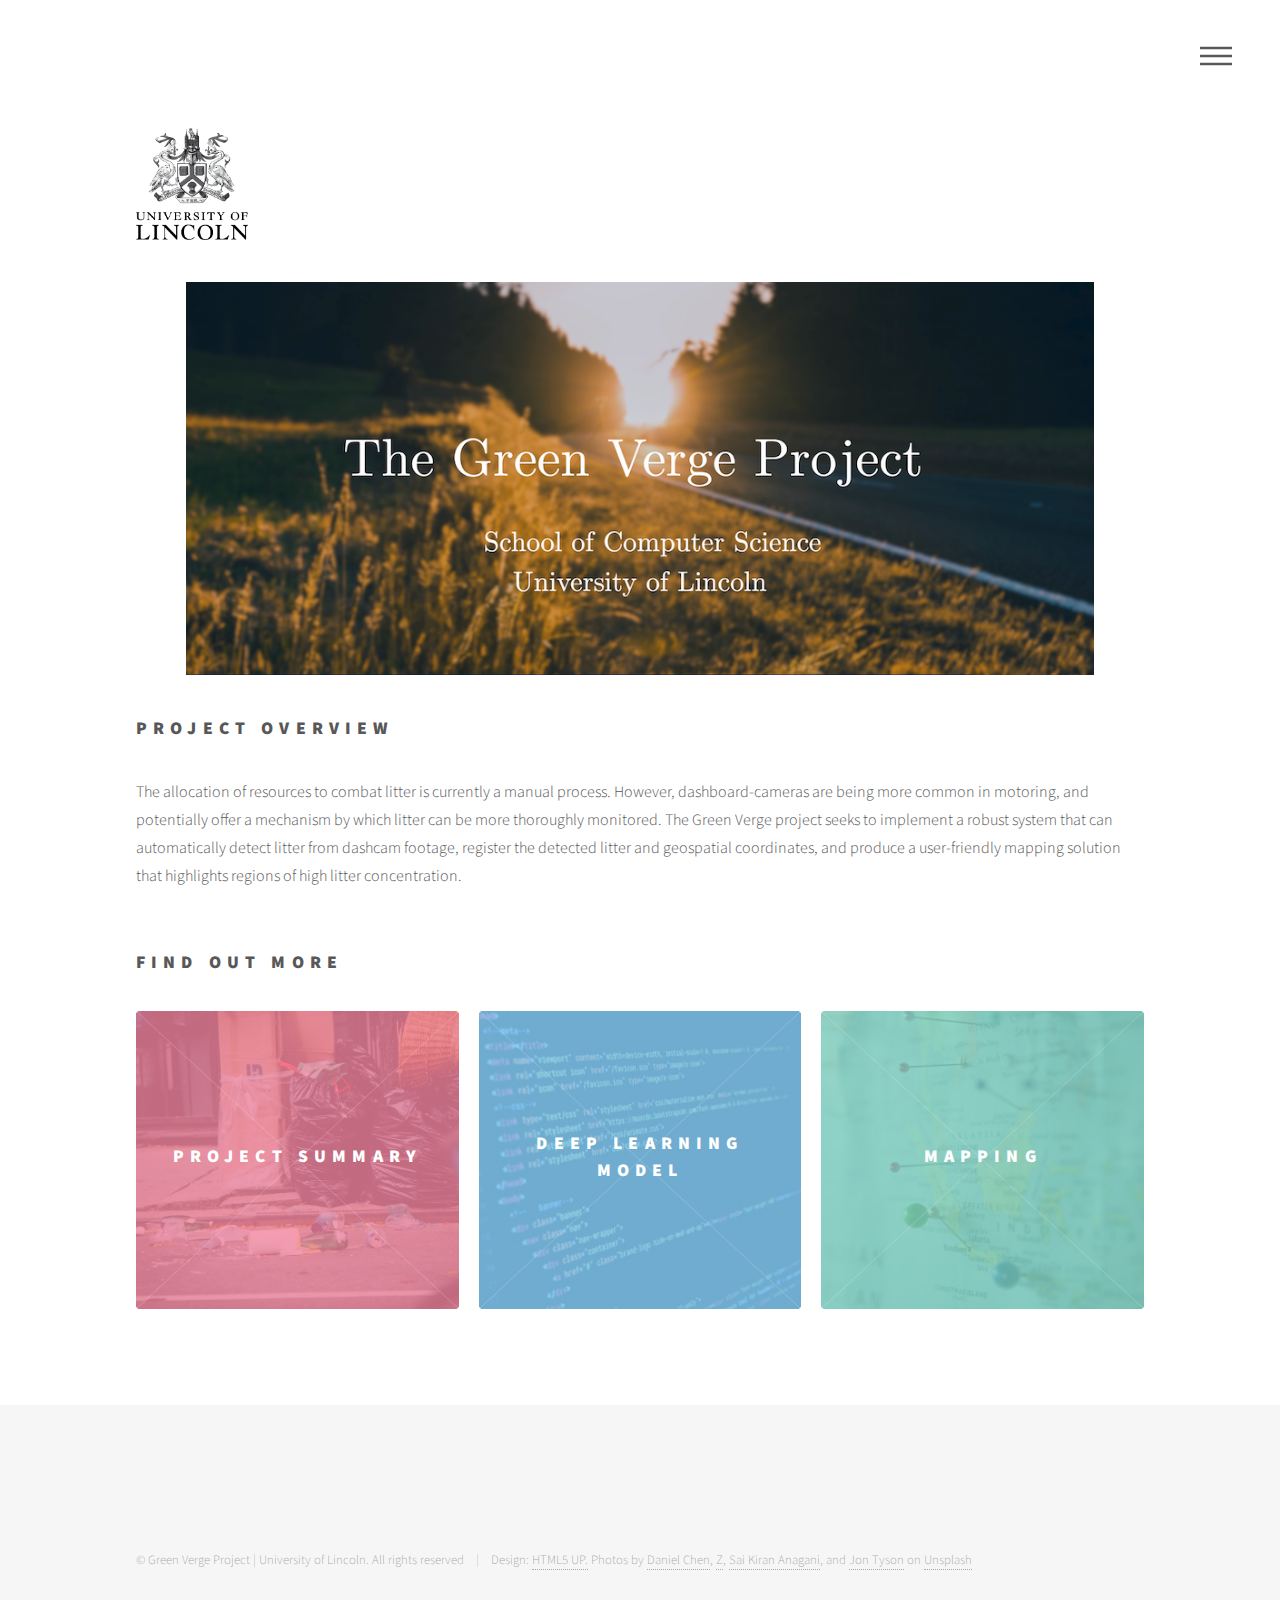
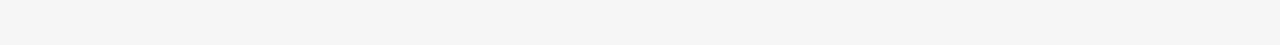
==== commit 01e0a6ab: "Init Start Page" ====
--- a/index.html
+++ b/index.html
@@ -6,7 +6,7 @@
 -->
 <html>
 	<head>
-		<title>Phantom by HTML5 UP</title>
+		<title>Green Verge Project | University of Lincoln</title>
 		<meta charset="utf-8" />
 		<meta name="viewport" content="width=device-width, initial-scale=1, user-scalable=no" />
 		<link rel="stylesheet" href="assets/css/main.css" />
@@ -22,7 +22,7 @@
 
 							<!-- Logo -->
 								<a href="index.html" class="logo">
-									<span class="symbol"><img src="images/logo.svg" alt="" /></span><span class="title">Phantom</span>
+									<span class="symbol"><img src="images/logo.png" alt="" /></span><span class="title"></span>
 								</a>
 
 							<!-- Nav -->
@@ -40,30 +40,37 @@
 						<h2>Menu</h2>
 						<ul>
 							<li><a href="index.html">Home</a></li>
-							<li><a href="generic.html">Ipsum veroeros</a></li>
-							<li><a href="generic.html">Tempus etiam</a></li>
-							<li><a href="generic.html">Consequat dolor</a></li>
-							<li><a href="elements.html">Elements</a></li>
+			
 						</ul>
 					</nav>
 
 				<!-- Main -->
 					<div id="main">
+
 						<div class="inner">
-							<header>
-								<h1>This is Phantom, a free, fully responsive site<br />
-								template designed by <a href="http://html5up.net">HTML5 UP</a>.</h1>
-								<p>Etiam quis viverra lorem, in semper lorem. Sed nisl arcu euismod sit amet nisi euismod sed cursus arcu elementum ipsum arcu vivamus quis venenatis orci lorem ipsum et magna feugiat veroeros aliquam. Lorem ipsum dolor sit amet nullam dolore.</p>
+
+							
+
+							<header></header>
+							
+								<p style="text-align:center;"><img src="images/banner_1.png" alt="Logo" width="90%"></p>
+								<h2>Project Overview</h2>
+								<p>
+									The allocation of resources to combat litter is currently a manual process. However, dashboard-cameras are being more common in motoring, and potentially offer a mechanism by which litter can be more thoroughly monitored. The Green Verge project seeks to implement a robust system that can automatically detect litter from dashcam footage, register the detected litter and geospatial coordinates, and produce a user-friendly mapping solution that highlights regions of high litter concentration.
+								<br>
+								<br>
+								<h2> Find Out More </h2>
+								</p>
 							</header>
 							<section class="tiles">
 								<article class="style1">
 									<span class="image">
 										<img src="images/pic01.jpg" alt="" />
 									</span>
-									<a href="generic.html">
-										<h2>Magna</h2>
+									<a href="index.html">
+										<h2>Project Summary</h2>
 										<div class="content">
-											<p>Sed nisl arcu euismod sit amet nisi lorem etiam dolor veroeros et feugiat.</p>
+											<p></p>
 										</div>
 									</a>
 								</article>
@@ -71,10 +78,10 @@
 									<span class="image">
 										<img src="images/pic02.jpg" alt="" />
 									</span>
-									<a href="generic.html">
-										<h2>Lorem</h2>
+									<a href="index.html">
+										<h2>Deep Learning Model</h2>
 										<div class="content">
-											<p>Sed nisl arcu euismod sit amet nisi lorem etiam dolor veroeros et feugiat.</p>
+											<p></p>
 										</div>
 									</a>
 								</article>
@@ -82,109 +89,10 @@
 									<span class="image">
 										<img src="images/pic03.jpg" alt="" />
 									</span>
-									<a href="generic.html">
-										<h2>Feugiat</h2>
+									<a href="index.html">
+										<h2>Mapping</h2>
 										<div class="content">
-											<p>Sed nisl arcu euismod sit amet nisi lorem etiam dolor veroeros et feugiat.</p>
-										</div>
-									</a>
-								</article>
-								<article class="style4">
-									<span class="image">
-										<img src="images/pic04.jpg" alt="" />
-									</span>
-									<a href="generic.html">
-										<h2>Tempus</h2>
-										<div class="content">
-											<p>Sed nisl arcu euismod sit amet nisi lorem etiam dolor veroeros et feugiat.</p>
-										</div>
-									</a>
-								</article>
-								<article class="style5">
-									<span class="image">
-										<img src="images/pic05.jpg" alt="" />
-									</span>
-									<a href="generic.html">
-										<h2>Aliquam</h2>
-										<div class="content">
-											<p>Sed nisl arcu euismod sit amet nisi lorem etiam dolor veroeros et feugiat.</p>
-										</div>
-									</a>
-								</article>
-								<article class="style6">
-									<span class="image">
-										<img src="images/pic06.jpg" alt="" />
-									</span>
-									<a href="generic.html">
-										<h2>Veroeros</h2>
-										<div class="content">
-											<p>Sed nisl arcu euismod sit amet nisi lorem etiam dolor veroeros et feugiat.</p>
-										</div>
-									</a>
-								</article>
-								<article class="style2">
-									<span class="image">
-										<img src="images/pic07.jpg" alt="" />
-									</span>
-									<a href="generic.html">
-										<h2>Ipsum</h2>
-										<div class="content">
-											<p>Sed nisl arcu euismod sit amet nisi lorem etiam dolor veroeros et feugiat.</p>
-										</div>
-									</a>
-								</article>
-								<article class="style3">
-									<span class="image">
-										<img src="images/pic08.jpg" alt="" />
-									</span>
-									<a href="generic.html">
-										<h2>Dolor</h2>
-										<div class="content">
-											<p>Sed nisl arcu euismod sit amet nisi lorem etiam dolor veroeros et feugiat.</p>
-										</div>
-									</a>
-								</article>
-								<article class="style1">
-									<span class="image">
-										<img src="images/pic09.jpg" alt="" />
-									</span>
-									<a href="generic.html">
-										<h2>Nullam</h2>
-										<div class="content">
-											<p>Sed nisl arcu euismod sit amet nisi lorem etiam dolor veroeros et feugiat.</p>
-										</div>
-									</a>
-								</article>
-								<article class="style5">
-									<span class="image">
-										<img src="images/pic10.jpg" alt="" />
-									</span>
-									<a href="generic.html">
-										<h2>Ultricies</h2>
-										<div class="content">
-											<p>Sed nisl arcu euismod sit amet nisi lorem etiam dolor veroeros et feugiat.</p>
-										</div>
-									</a>
-								</article>
-								<article class="style6">
-									<span class="image">
-										<img src="images/pic11.jpg" alt="" />
-									</span>
-									<a href="generic.html">
-										<h2>Dictum</h2>
-										<div class="content">
-											<p>Sed nisl arcu euismod sit amet nisi lorem etiam dolor veroeros et feugiat.</p>
-										</div>
-									</a>
-								</article>
-								<article class="style4">
-									<span class="image">
-										<img src="images/pic12.jpg" alt="" />
-									</span>
-									<a href="generic.html">
-										<h2>Pretium</h2>
-										<div class="content">
-											<p>Sed nisl arcu euismod sit amet nisi lorem etiam dolor veroeros et feugiat.</p>
+											<p></p>
 										</div>
 									</a>
 								</article>
@@ -195,44 +103,15 @@
 				<!-- Footer -->
 					<footer id="footer">
 						<div class="inner">
-							<section>
-								<h2>Get in touch</h2>
-								<form method="post" action="#">
-									<div class="fields">
-										<div class="field half">
-											<input type="text" name="name" id="name" placeholder="Name" />
-										</div>
-										<div class="field half">
-											<input type="email" name="email" id="email" placeholder="Email" />
-										</div>
-										<div class="field">
-											<textarea name="message" id="message" placeholder="Message"></textarea>
-										</div>
-									</div>
-									<ul class="actions">
-										<li><input type="submit" value="Send" class="primary" /></li>
-									</ul>
-								</form>
-							</section>
-							<section>
-								<h2>Follow</h2>
-								<ul class="icons">
-									<li><a href="#" class="icon brands style2 fa-twitter"><span class="label">Twitter</span></a></li>
-									<li><a href="#" class="icon brands style2 fa-facebook-f"><span class="label">Facebook</span></a></li>
-									<li><a href="#" class="icon brands style2 fa-instagram"><span class="label">Instagram</span></a></li>
-									<li><a href="#" class="icon brands style2 fa-dribbble"><span class="label">Dribbble</span></a></li>
-									<li><a href="#" class="icon brands style2 fa-github"><span class="label">GitHub</span></a></li>
-									<li><a href="#" class="icon brands style2 fa-500px"><span class="label">500px</span></a></li>
-									<li><a href="#" class="icon solid style2 fa-phone"><span class="label">Phone</span></a></li>
-									<li><a href="#" class="icon solid style2 fa-envelope"><span class="label">Email</span></a></li>
-								</ul>
-							</section>
 							<ul class="copyright">
-								<li>&copy; Untitled. All rights reserved</li><li>Design: <a href="http://html5up.net">HTML5 UP</a></li>
+								<li>&copy; Green Verge Project | University of Lincoln. All rights reserved</li><li>Design: <a href="http://html5up.net">HTML5 UP.</a> Photos by <a href="https://unsplash.com/@dchestudio?utm_source=unsplash&utm_medium=referral&utm_content=creditCopyText">Daniel Chen</a>, <a href="https://unsplash.com/@dead____artist?utm_source=unsplash&utm_medium=referral&utm_content=creditCopyText">Z</a>,  <a href="https://unsplash.com/@anagani_saikiran?utm_source=unsplash&utm_medium=referral&utm_content=creditCopyText">Sai Kiran Anagani</a>, and <a href="https://unsplash.com/@jontyson?utm_source=unsplash&utm_medium=referral&utm_content=creditCopyText">Jon Tyson</a> on <a href="https://unsplash.com/s/photos/mapping?utm_source=unsplash&utm_medium=referral&utm_content=creditCopyText">Unsplash
+								</a></li>
 							</ul>
-						</div>
+					
 					</footer>
 
+  
+  
 			</div>
 
 		<!-- Scripts -->
--- a/assets/css/main.css
+++ b/assets/css/main.css
@@ -1,10 +1,10 @@
 @import url(fontawesome-all.min.css);
 @import url("https://fonts.googleapis.com/css?family=Source+Sans+Pro:300,700,900");
 
-/*
-	Phantom by HTML5 UP
-	html5up.net | @ajlkn
-	Free for personal and commercial use under the CCA 3.0 license (html5up.net/license)
+/*
+	Phantom by HTML5 UP
+	html5up.net | @ajlkn
+	Free for personal and commercial use under the CCA 3.0 license (html5up.net/license)
 */
 
 html, body, div, span, applet, object,
@@ -2855,9 +2855,15 @@
 
 				#header .logo .symbol img {
 					display: block;
-					width: 2em;
-					height: 2em;
-				}
+					width: 7em;
+					height: 7em;
+				}
+				#header .center {
+					display: block;
+					margin-left: auto;
+					margin-right: auto;
+					width: 50%;
+				  }
 
 		#header nav {
 			position: fixed;
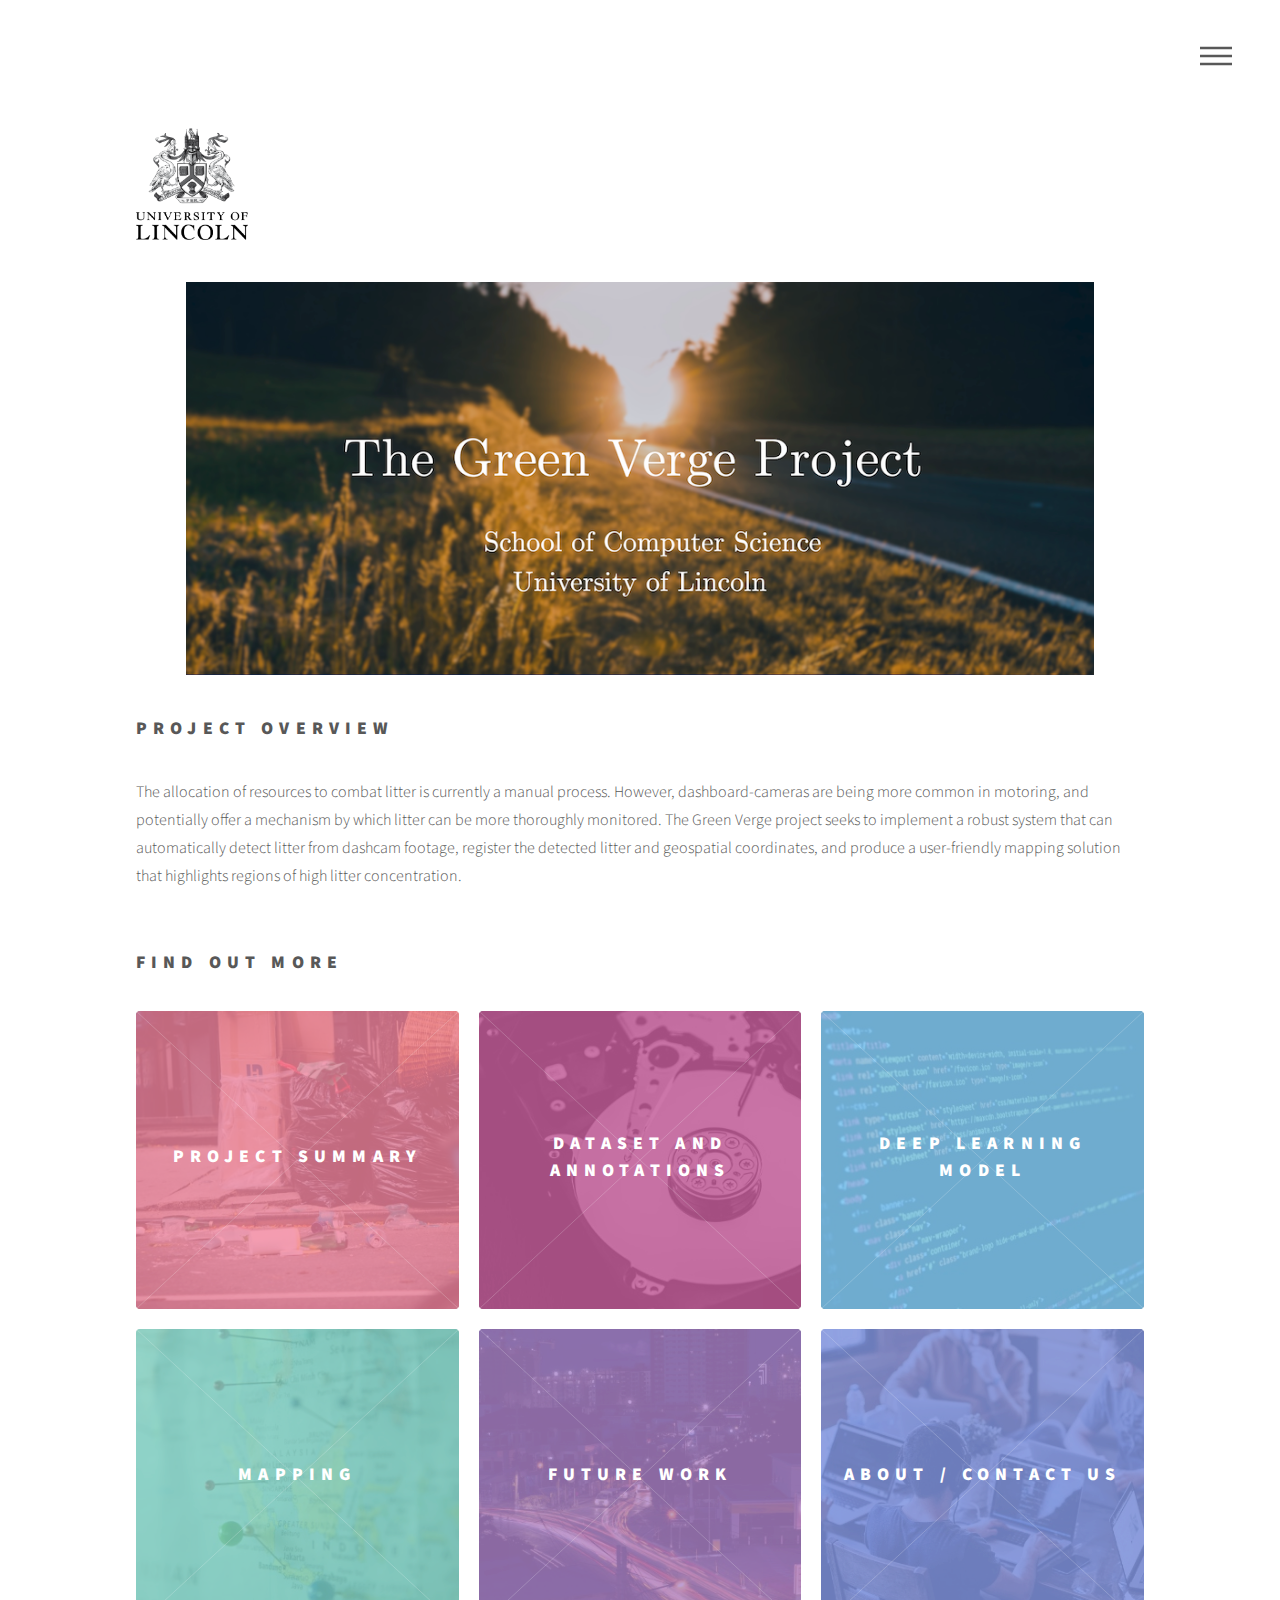
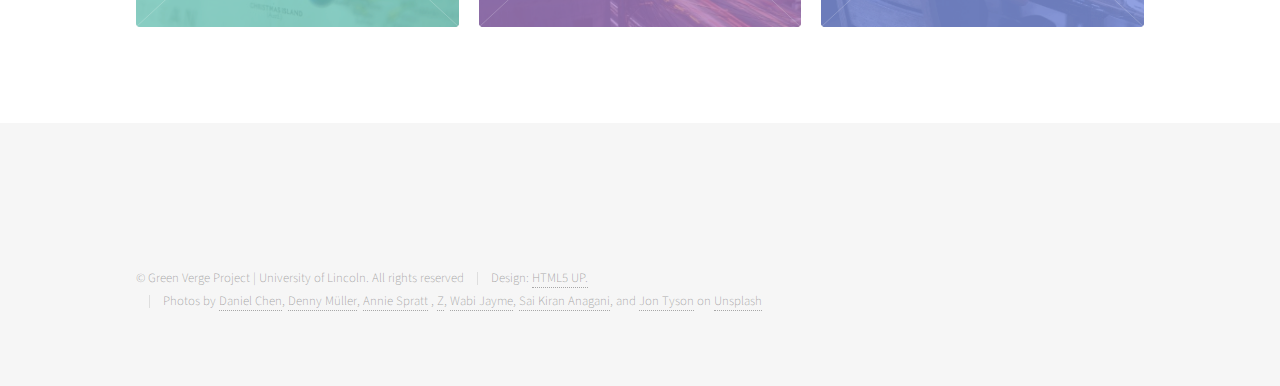
==== commit 7215b913: "Add summary and DL pages" ====
--- a/index.html
+++ b/index.html
@@ -63,12 +63,28 @@
 								</p>
 							</header>
 							<section class="tiles">
+
+								
+
 								<article class="style1">
 									<span class="image">
 										<img src="images/pic01.jpg" alt="" />
 									</span>
+									<a href="project_summary.html">
+										<h2>Project Summary</h2>
+										<div class="content">
+											<p></p>
+										</div>
+									</a>
+								</article>
+
+
+								<article class="style4">
+									<span class="image">
+										<img src="images/pic04.jpg" alt="" />
+									</span>
 									<a href="index.html">
-										<h2>Project Summary</h2>
+										<h2>Dataset and Annotations</h2>
 										<div class="content">
 											<p></p>
 										</div>
@@ -78,7 +94,7 @@
 									<span class="image">
 										<img src="images/pic02.jpg" alt="" />
 									</span>
-									<a href="index.html">
+									<a href="deep_learning.html">
 										<h2>Deep Learning Model</h2>
 										<div class="content">
 											<p></p>
@@ -96,6 +112,33 @@
 										</div>
 									</a>
 								</article>
+
+
+								<article class="style5">
+									<span class="image">
+										<img src="images/pic05.jpg" alt="" />
+									</span>
+									<a href="index.html">
+										<h2>Future Work</h2>
+										<div class="content">
+											<p></p>
+										</div>
+									</a>
+								</article>
+
+								<article class="style6">
+									<span class="image">
+										<img src="images/pic06.jpg" alt="" />
+									</span>
+									<a href="index.html">
+										<h2>About / Contact Us</h2>
+										<div class="content">
+											<p></p>
+										</div>
+									</a>
+								</article>
+
+
 							</section>
 						</div>
 					</div>
@@ -104,11 +147,14 @@
 					<footer id="footer">
 						<div class="inner">
 							<ul class="copyright">
-								<li>&copy; Green Verge Project | University of Lincoln. All rights reserved</li><li>Design: <a href="http://html5up.net">HTML5 UP.</a> Photos by <a href="https://unsplash.com/@dchestudio?utm_source=unsplash&utm_medium=referral&utm_content=creditCopyText">Daniel Chen</a>, <a href="https://unsplash.com/@dead____artist?utm_source=unsplash&utm_medium=referral&utm_content=creditCopyText">Z</a>,  <a href="https://unsplash.com/@anagani_saikiran?utm_source=unsplash&utm_medium=referral&utm_content=creditCopyText">Sai Kiran Anagani</a>, and <a href="https://unsplash.com/@jontyson?utm_source=unsplash&utm_medium=referral&utm_content=creditCopyText">Jon Tyson</a> on <a href="https://unsplash.com/s/photos/mapping?utm_source=unsplash&utm_medium=referral&utm_content=creditCopyText">Unsplash
+								<li>&copy; Green Verge Project | University of Lincoln. All rights reserved</li><li>Design: <a href="http://html5up.net">HTML5 UP.</a></li> <li> Photos by <a href="https://unsplash.com/@dchestudio?utm_source=unsplash&utm_medium=referral&utm_content=creditCopyText">Daniel Chen</a>, <a href="https://unsplash.com/@redaquamedia?utm_source=unsplash&utm_medium=referral&utm_content=creditCopyText">Denny Müller</a>, <a href="https://unsplash.com/@anniespratt?utm_source=unsplash&utm_medium=referral&utm_content=creditCopyText">Annie Spratt</a> , <a href="https://unsplash.com/@dead____artist?utm_source=unsplash&utm_medium=referral&utm_content=creditCopyText">Z</a>, <a href="https://unsplash.com/@wabistro?utm_source=unsplash&utm_medium=referral&utm_content=creditCopyText">Wabi Jayme</a>,  <a href="https://unsplash.com/@anagani_saikiran?utm_source=unsplash&utm_medium=referral&utm_content=creditCopyText">Sai Kiran Anagani</a>, and <a href="https://unsplash.com/@jontyson?utm_source=unsplash&utm_medium=referral&utm_content=creditCopyText">Jon Tyson</a> on <a href="https://unsplash.com/s/photos/mapping?utm_source=unsplash&utm_medium=referral&utm_content=creditCopyText">Unsplash
 								</a></li>
 							</ul>
 					
 					</footer>
+
+			
+  
 
   
   
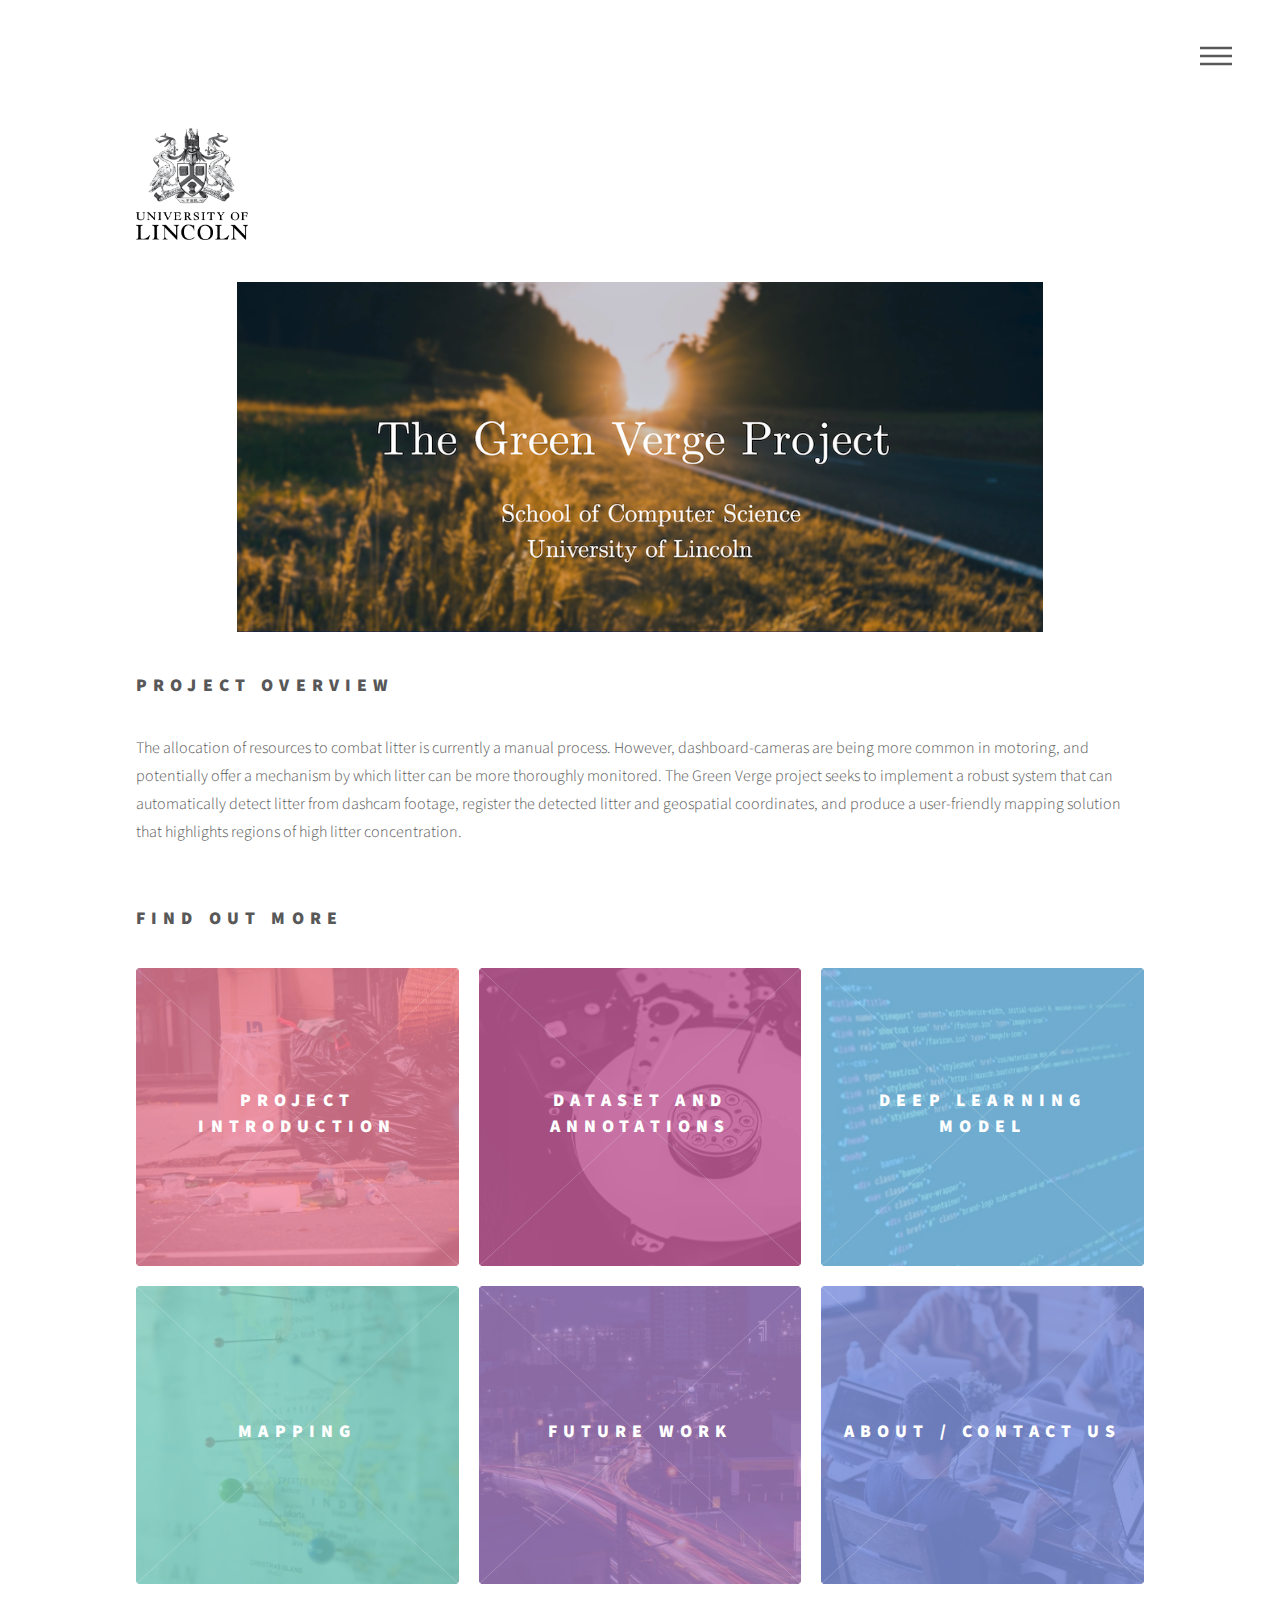
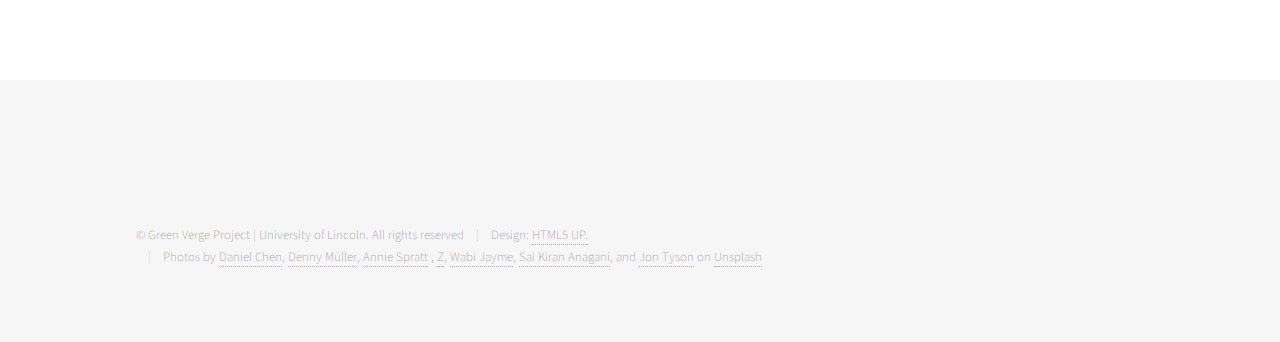
==== commit 4cf67671: "project_summary" ====
--- a/index.html
+++ b/index.html
@@ -53,7 +53,7 @@
 
 							<header></header>
 							
-								<p style="text-align:center;"><img src="images/banner_1.png" alt="Logo" width="90%"></p>
+								<p style="text-align:center;"><img src="images/banner_1.png" alt="Logo" width="80%"></p>
 								<h2>Project Overview</h2>
 								<p>
 									The allocation of resources to combat litter is currently a manual process. However, dashboard-cameras are being more common in motoring, and potentially offer a mechanism by which litter can be more thoroughly monitored. The Green Verge project seeks to implement a robust system that can automatically detect litter from dashcam footage, register the detected litter and geospatial coordinates, and produce a user-friendly mapping solution that highlights regions of high litter concentration.
@@ -71,7 +71,7 @@
 										<img src="images/pic01.jpg" alt="" />
 									</span>
 									<a href="project_summary.html">
-										<h2>Project Summary</h2>
+										<h2>Project Introduction</h2>
 										<div class="content">
 											<p></p>
 										</div>
@@ -83,7 +83,7 @@
 									<span class="image">
 										<img src="images/pic04.jpg" alt="" />
 									</span>
-									<a href="index.html">
+									<a href="dataset.html">
 										<h2>Dataset and Annotations</h2>
 										<div class="content">
 											<p></p>
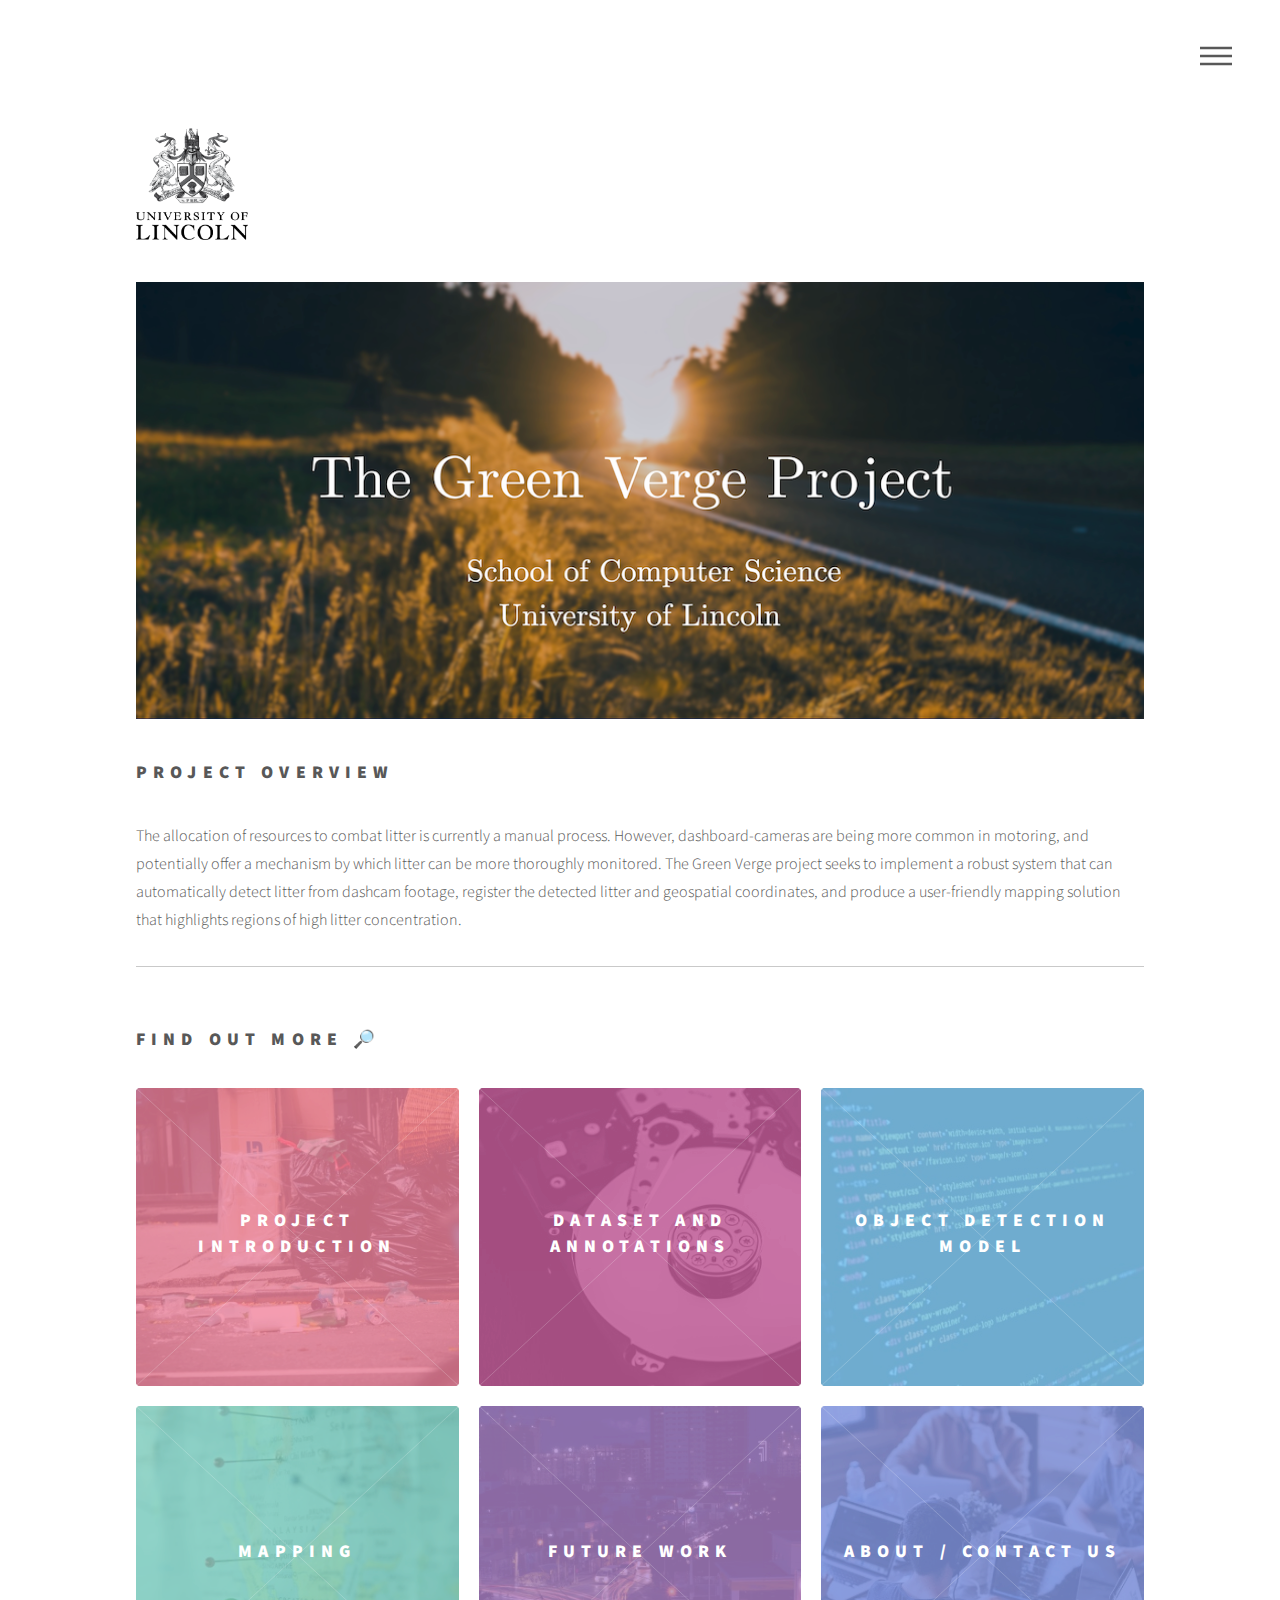
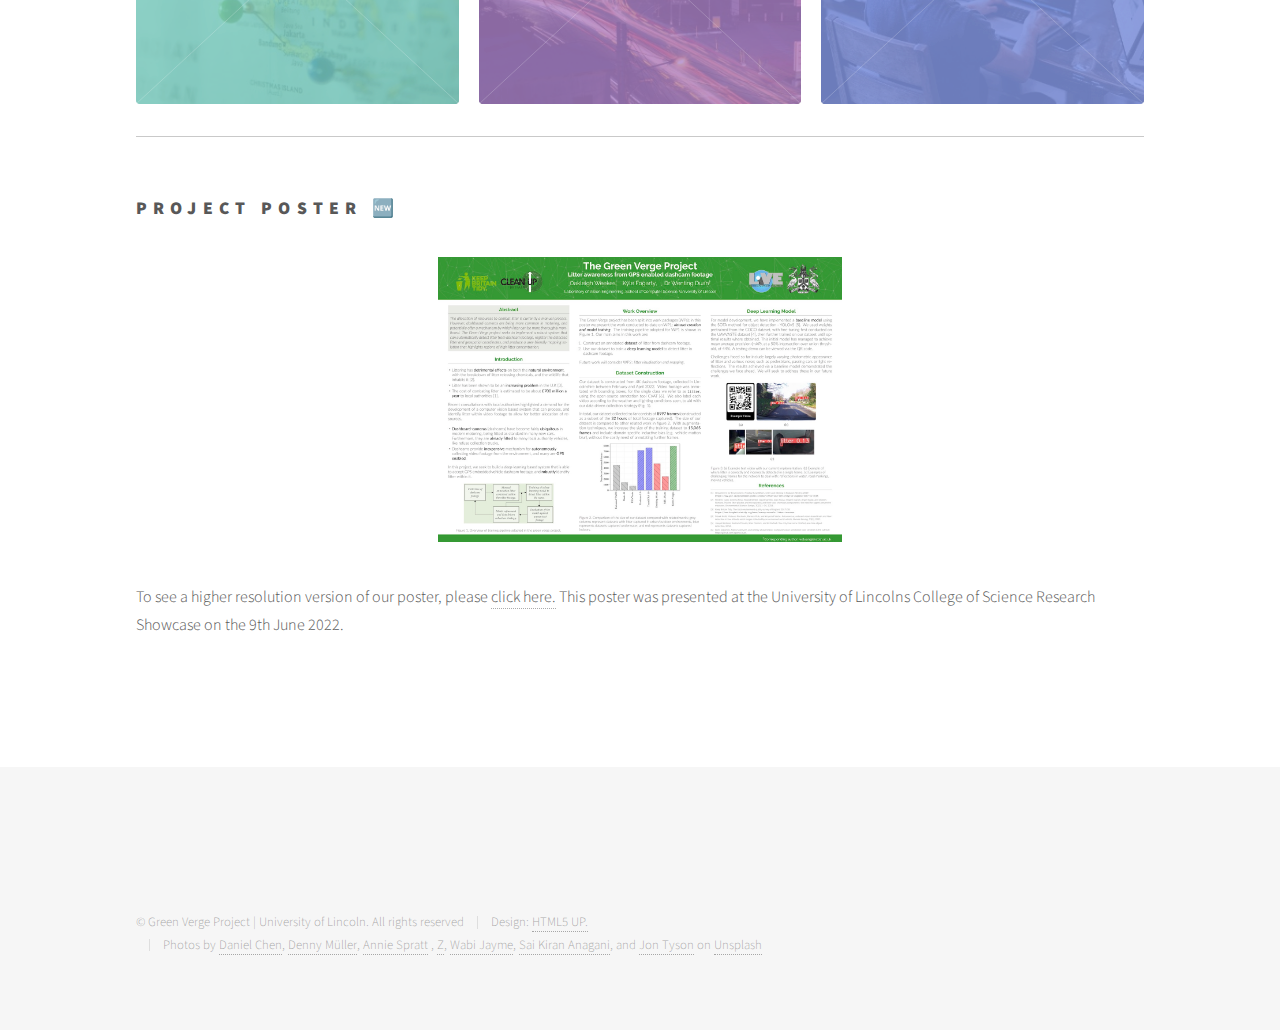
==== commit 8d2dbd04: "Update to website" ====
--- a/index.html
+++ b/index.html
@@ -53,14 +53,15 @@
 
 							<header></header>
 							
-								<p style="text-align:center;"><img src="images/banner_1.png" alt="Logo" width="80%"></p>
+								<p style="text-align:center;"><img src="images/banner_1.png" alt="Logo" width="100%"></p>
 								<h2>Project Overview</h2>
 								<p>
 									The allocation of resources to combat litter is currently a manual process. However, dashboard-cameras are being more common in motoring, and potentially offer a mechanism by which litter can be more thoroughly monitored. The Green Verge project seeks to implement a robust system that can automatically detect litter from dashcam footage, register the detected litter and geospatial coordinates, and produce a user-friendly mapping solution that highlights regions of high litter concentration.
+									<hr />
 								<br>
-								<br>
-								<h2> Find Out More </h2>
+								<h2> Find Out More 🔎</h2>
 								</p>
+								
 							</header>
 							<section class="tiles">
 
@@ -95,7 +96,7 @@
 										<img src="images/pic02.jpg" alt="" />
 									</span>
 									<a href="deep_learning.html">
-										<h2>Deep Learning Model</h2>
+										<h2>Object Detection Model</h2>
 										<div class="content">
 											<p></p>
 										</div>
@@ -105,7 +106,7 @@
 									<span class="image">
 										<img src="images/pic03.jpg" alt="" />
 									</span>
-									<a href="index.html">
+									<a href="mapping.html">
 										<h2>Mapping</h2>
 										<div class="content">
 											<p></p>
@@ -118,7 +119,7 @@
 									<span class="image">
 										<img src="images/pic05.jpg" alt="" />
 									</span>
-									<a href="index.html">
+									<a href="future.html">
 										<h2>Future Work</h2>
 										<div class="content">
 											<p></p>
@@ -130,16 +131,33 @@
 									<span class="image">
 										<img src="images/pic06.jpg" alt="" />
 									</span>
-									<a href="index.html">
+									<a href="about.html">
 										<h2>About / Contact Us</h2>
 										<div class="content">
 											<p></p>
 										</div>
 									</a>
 								</article>
+								
+
+							</section>
 
 
-							</section>
+							<hr />
+							<h2>
+						
+								<br> Project Poster 🆕</h2>
+							
+							<a href="images/GreenVergePoster.pdf"><p style="text-align:center;"><img src="images/GreenVergePoster.jpg" alt="Poster" width="40%"></p></a>
+							<p>To see a higher resolution version of our poster, please <a href="images/GreenVergePoster.pdf">click here.</a> This poster was presented at the University of Lincolns College of Science Research Showcase on the 9th June 2022.</p>
+						<!--
+							<hr />
+							<h2>
+
+							<br> Project Poster</h2>
+							<a href="images/GreenVergePoster.pdf"><p style="text-align:center;"><img src="images/GreenVergePoster.jpg" alt="Poster" width="30%"></p></a>
+							<p>To see a higher resolution version of our poster, please <a href="images/GreenVergePoster.pdf">click here.</a> This poster was presented at the University of Lincolns, College of Science Research Showcase on the 9th June 2022.</p>
+					-->
 						</div>
 					</div>
 
--- a/assets/css/main.css
+++ b/assets/css/main.css
@@ -2858,7 +2858,7 @@
 					width: 7em;
 					height: 7em;
 				}
-				#header .center {
+				#header.center {
 					display: block;
 					margin-left: auto;
 					margin-right: auto;
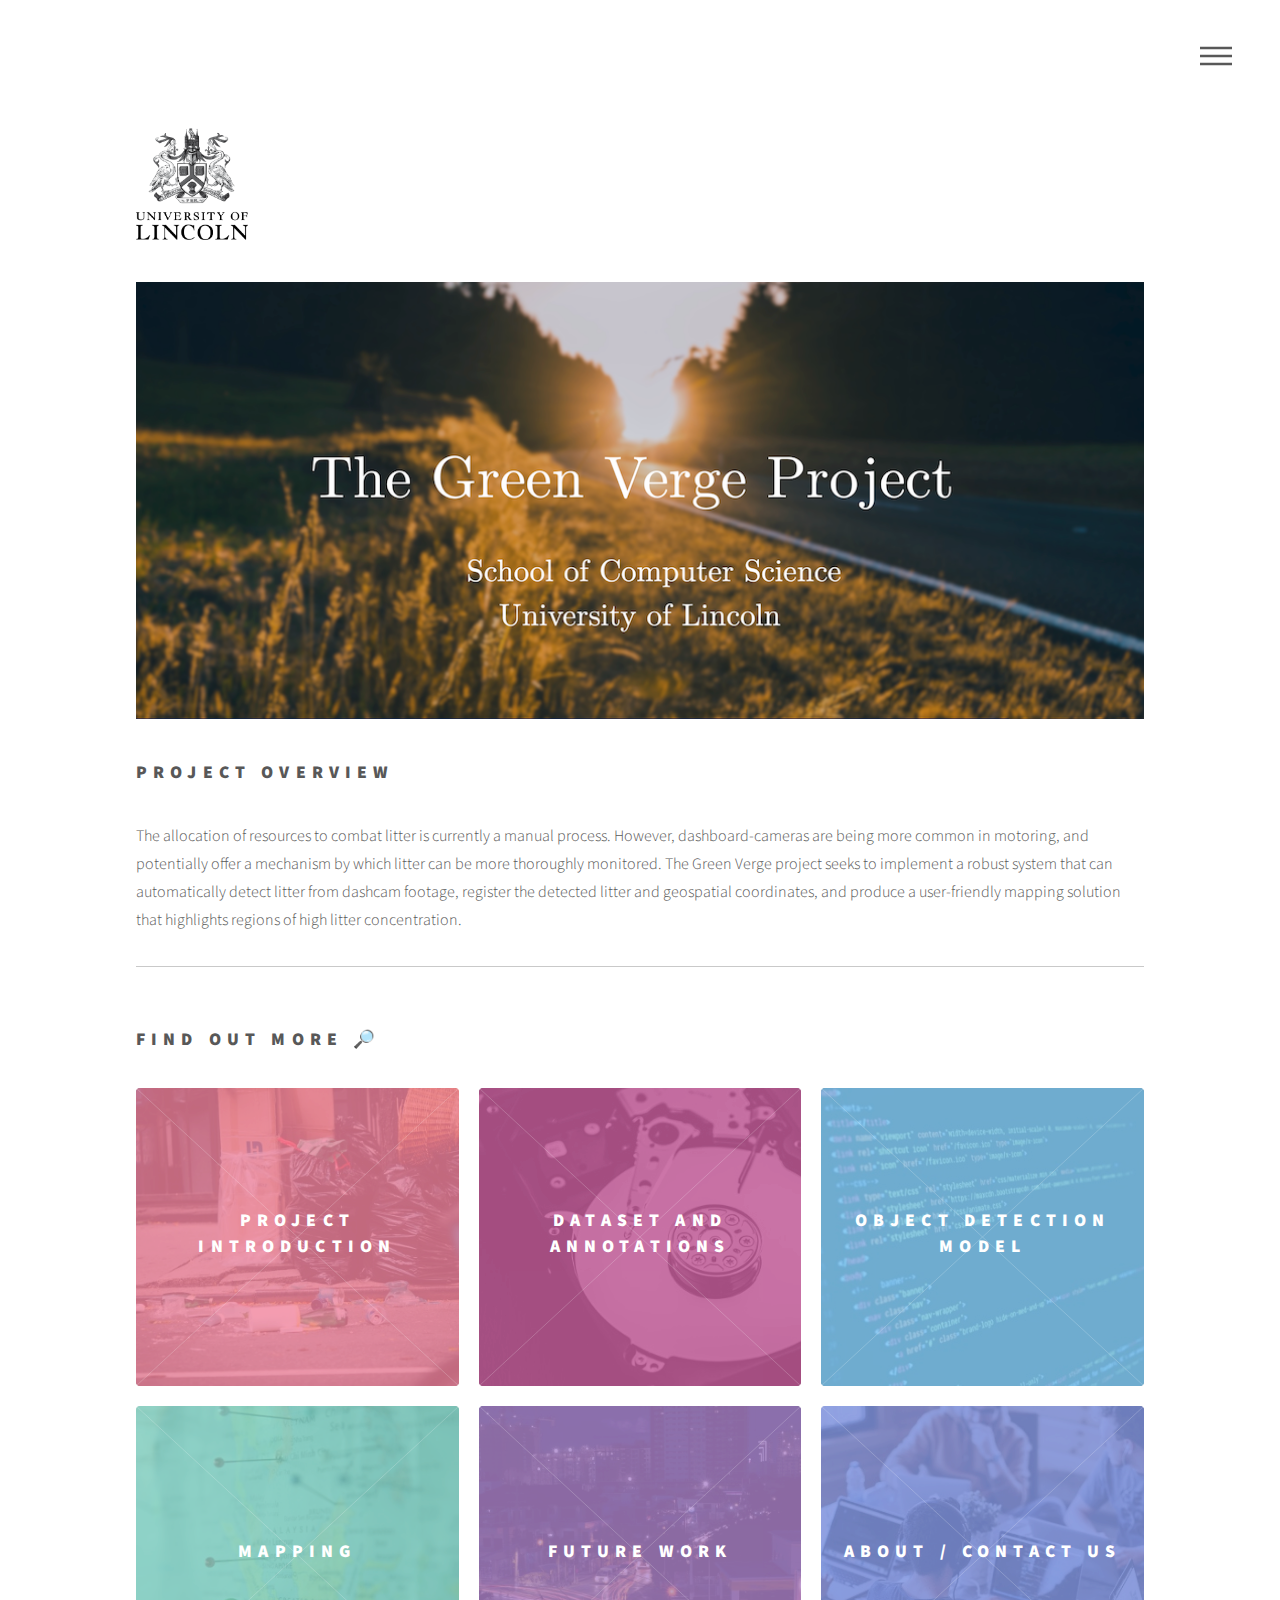
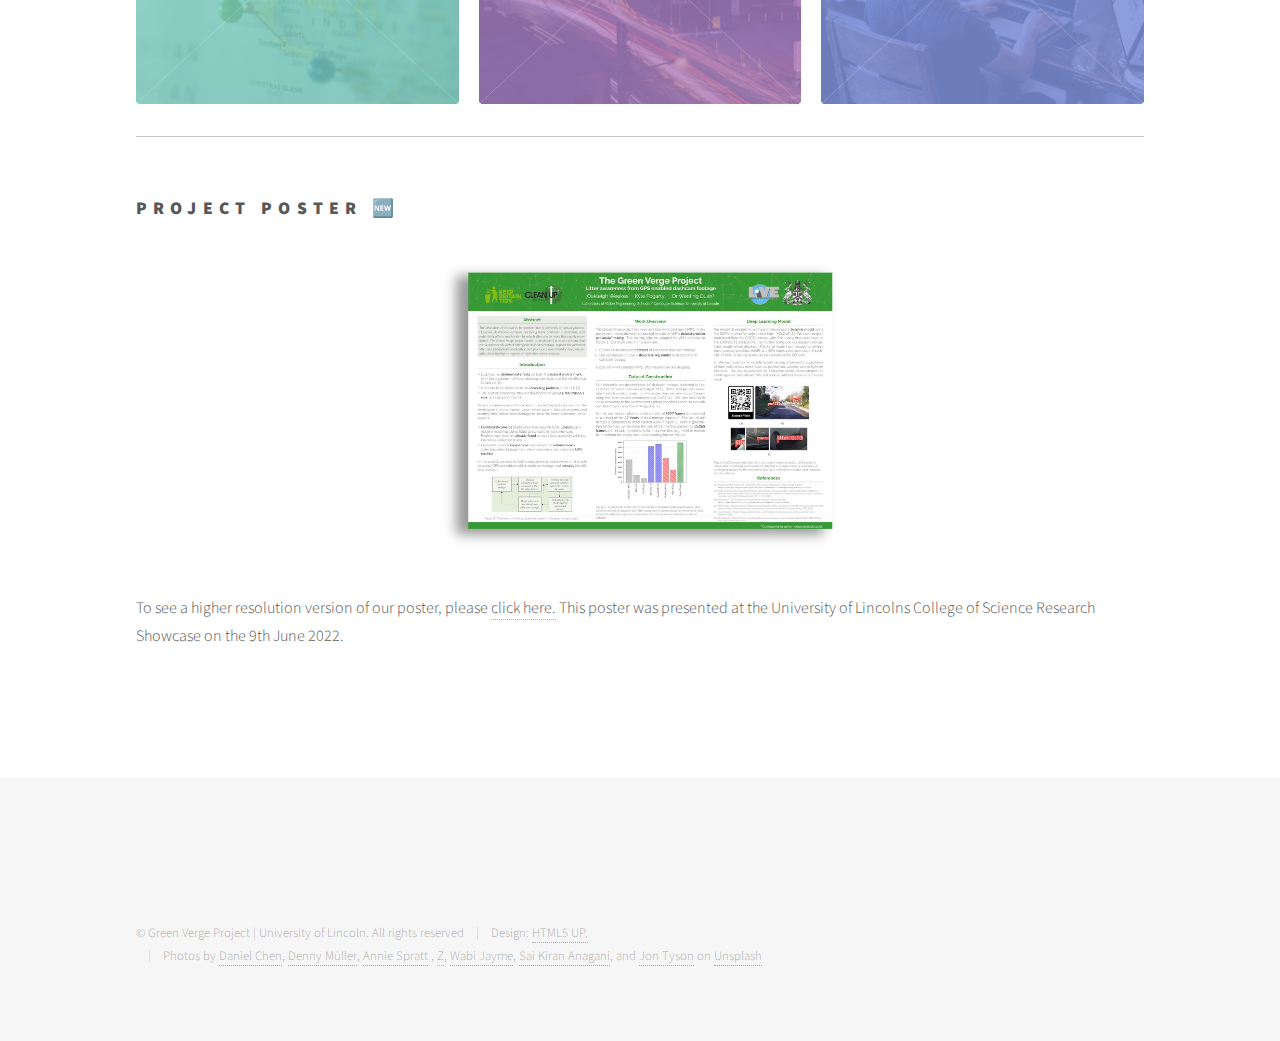
==== commit 6ea0a30b: "updated images with drop shadow" ====
--- a/index.html
+++ b/index.html
@@ -142,7 +142,7 @@
 
 							</section>
 
-
+						
 							<hr />
 							<h2>
 						
